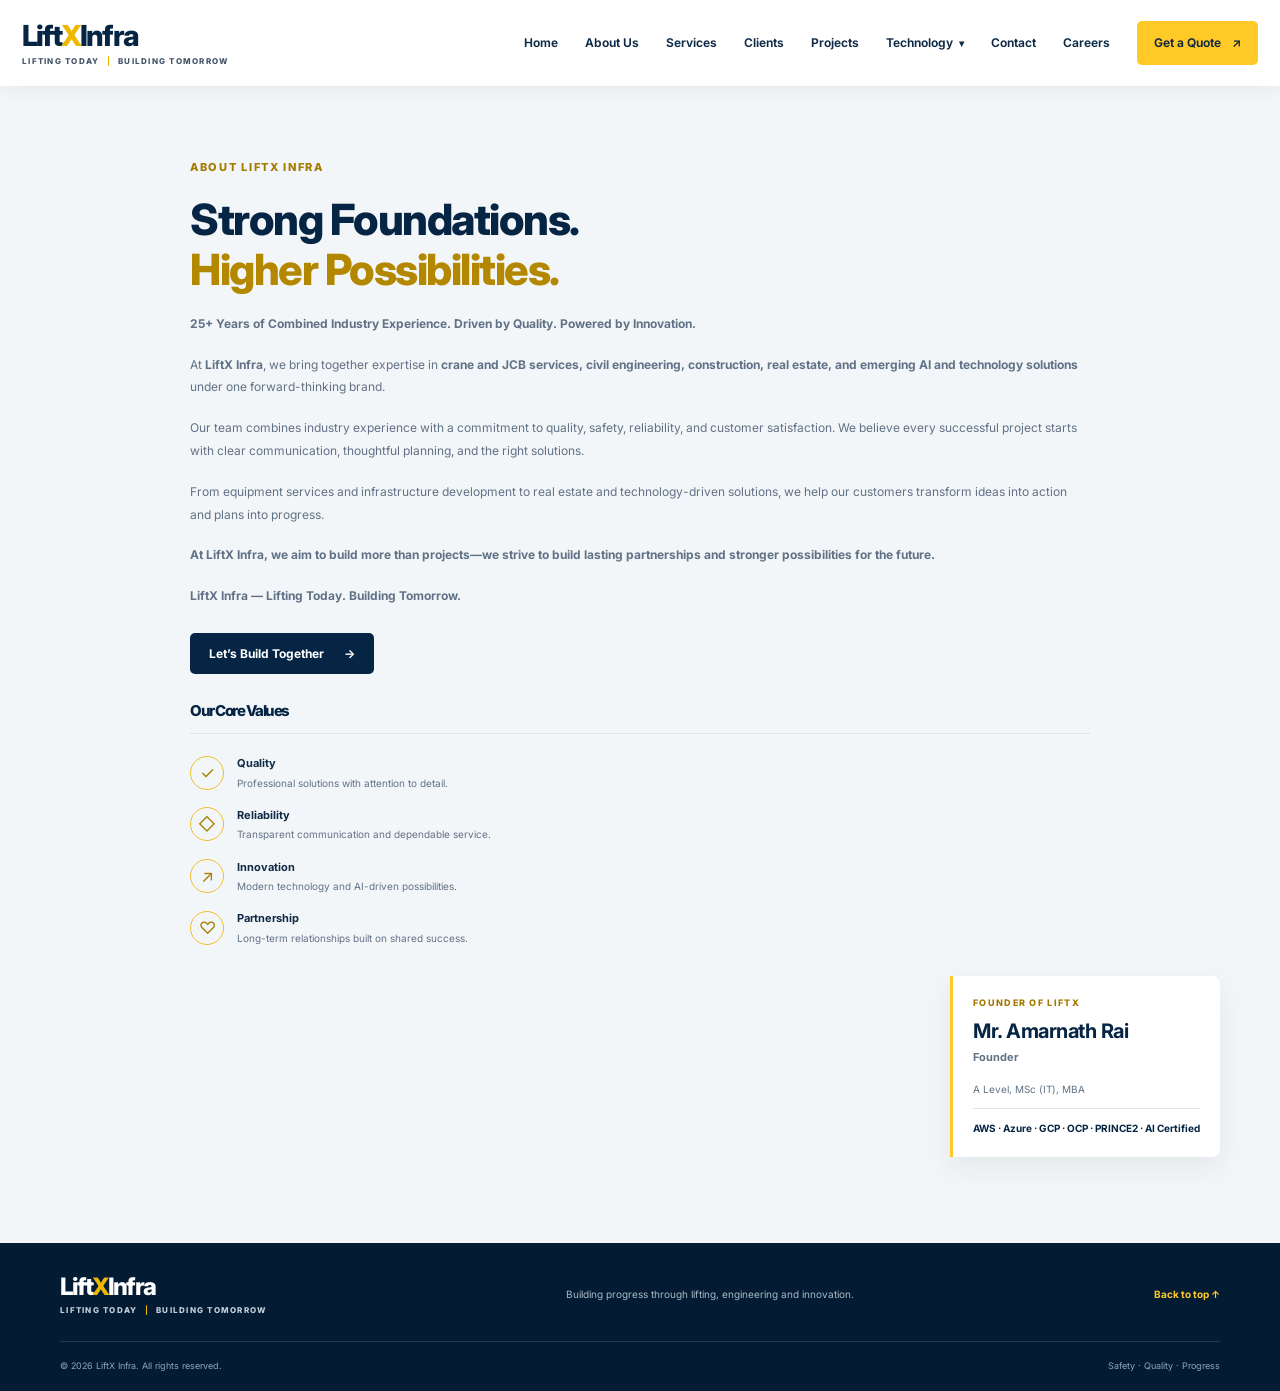
==== about.html @ 010ba89a "Webpages modified" ====
<!DOCTYPE html>
<html lang="en">
<head>
  <meta charset="UTF-8">
  <meta name="viewport" content="width=device-width, initial-scale=1.0">
  <meta name="description" content="Learn about LiftX Infra, our experience, approach and core values.">
  <title>About Us | LiftX Infra</title>
  <link rel="preconnect" href="https://fonts.googleapis.com">
  <link rel="preconnect" href="https://fonts.gstatic.com" crossorigin>
  <link href="https://fonts.googleapis.com/css2?family=Inter:wght@400;500;600;700;800&display=swap" rel="stylesheet">
  <link rel="stylesheet" href="style.css">
  <link rel="stylesheet" href="technology-menu.css">
  <style>
    .about-page .about-section {
      position: relative;
      padding: 72px 0 86px;
    }
    .about-page .about-grid {
      grid-template-columns: minmax(0, 1fr);
    }
    .about-page .about-copy {
      width: min(100%, 900px);
      margin: 0 auto;
    }
    .about-page .about-title {
      margin: 0;
      color: var(--navy);
      font-size: clamp(31px, 3.5vw, 43px);
      font-weight: 800;
      letter-spacing: -1.5px;
      line-height: 1.17;
    }
    .about-page .about-title span {
      color: #b38700;
    }
    .about-page .about-values-heading {
      margin: 0 0 14px;
      color: var(--navy);
      font-size: 15px;
    }
    .about-page .about-details {
      display: block;
      margin-top: 28px;
    }
    .about-page .values {
      margin-top: 0;
    }
    .about-page .founder-card {
      width: min(270px, calc(100% - 44px));
      margin: 30px clamp(22px, calc((100vw - 1160px) / 2), 100px) 0 auto;
      padding: 20px;
      border-left: 3px solid var(--yellow);
      border-radius: 0 8px 8px 0;
      background: #fff;
      box-shadow: 0 10px 28px rgb(9 39 67 / 7%);
    }
    @media (min-width: 1800px) {
      .about-page .founder-card {
        position: absolute;
        right: clamp(28px, 4vw, 76px);
        bottom: 86px;
        margin: 0;
      }
    }
    .about-page .founder-label {
      margin: 0 0 8px;
      color: #a47b00;
      font-size: 9px;
      font-weight: 800;
      letter-spacing: 1.3px;
      text-transform: uppercase;
    }
    .about-page .founder-card h2 {
      margin: 0;
      color: var(--navy);
      font-size: 20px;
      letter-spacing: -.5px;
      line-height: 1.25;
    }
    .about-page .founder-role {
      margin: 4px 0 14px;
      color: var(--muted);
      font-size: 11px;
      font-weight: 700;
    }
    .about-page .founder-qualifications {
      margin: 0;
      color: var(--muted);
      font-size: 10px;
      line-height: 1.8;
    }
    .about-page .founder-certifications {
      margin: 10px 0 0;
      padding-top: 10px;
      border-top: 1px solid var(--line);
      color: var(--navy);
      font-size: 10px;
      font-weight: 700;
      line-height: 1.8;
    }
    @media (max-width: 720px) {
      .about-page .about-section {
        padding: 52px 0 65px;
      }
      .about-page .about-details {
        display: block;
      }
      .about-page .founder-card {
        width: min(calc(100% - 44px), 360px);
        margin: 28px auto 0;
      }
    }
  </style>
</head>
<body class="about-page">
  <header class="site-header">
    <a class="brand" href="index.html#home" aria-label="LiftX Infra home">
      <span class="brand-mark">Lift<span>X</span>Infra</span>
      <span class="brand-tagline">LIFTING TODAY <b>|</b> BUILDING TOMORROW</span>
    </a>
    <button class="menu-toggle" aria-label="Open navigation" aria-expanded="false">☰</button>
    <nav class="nav">
      <a href="index.html#home">Home</a><a href="about.html" aria-current="page">About Us</a><a href="services.html">Services</a>
      <a href="index.html#clients">Clients</a><a href="projects.html">Projects</a>
      <div class="technology-nav-item">
        <button class="technology-menu-toggle" type="button" aria-expanded="false" aria-controls="technologyDropdown">Technology <span class="technology-menu-chevron" aria-hidden="true">▾</span></button>
        <div class="technology-dropdown" id="technologyDropdown" hidden>
          <section class="technology-menu-group"><h2><span class="technology-menu-icon" aria-hidden="true">▣</span>Managed IT Services</h2><ul><li>IT Support &amp; Helpdesk</li><li>Network Management</li><li>Disaster Recovery</li><li>Managed Cloud</li></ul></section>
          <section class="technology-menu-group"><h2><span class="technology-menu-icon" aria-hidden="true">♢</span>Cybersecurity</h2><ul><li>MSSP</li><li>Penetration Testing</li><li>Vulnerability Assessment</li><li>Firewall &amp; Network Security</li></ul></section>
          <section class="technology-menu-group"><h2><span class="technology-menu-icon" aria-hidden="true">&lt;/&gt;</span>Software Development</h2><ul><li>Web Apps</li><li>Mobile Apps</li><li>AI &amp; Machine Learning</li><li>SaaS Development</li></ul></section>
          <section class="technology-menu-group"><h2><span class="technology-menu-icon" aria-hidden="true">☁</span>Cloud &amp; Infrastructure</h2><ul><li>Cloud Migration</li><li>AWS / Azure / GCP</li><li>DevOps &amp; CI/CD</li><li>Data Centers</li></ul></section>
          <section class="technology-menu-group"><h2><span class="technology-menu-icon" aria-hidden="true">♧</span>IT Consulting</h2><ul><li>Digital Transformation</li><li>IT Strategy</li><li>BI &amp; Analytics</li><li>ERP &amp; CRM</li></ul></section>
          <section class="technology-menu-group"><h2><span class="technology-menu-icon" aria-hidden="true">♙</span>IT Staffing &amp; Training</h2><ul><li>Staff Augmentation</li><li>IT Recruitment</li><li>Training &amp; Certification</li><li>Outsourcing</li></ul></section>
          <div class="technology-menu-footer"><a href="technology.html">Explore Technology <span aria-hidden="true">→</span></a></div>
        </div>
      </div>
      <a href="contact.html">Contact</a>
      <a href="careers.html">Careers</a>
      <a class="nav-cta" href="contact.html">Get a Quote <span>↗</span></a>
    </nav>
  </header>

  <main>
    <section class="about-section" id="about">
      <div class="container about-grid">
        <div class="about-copy">
          <p class="eyebrow dark">ABOUT LIFTX INFRA</p>
          <h1 class="about-title">Strong Foundations.<br><span>Higher Possibilities.</span></h1>
          <p><strong>25+ Years of Combined Industry Experience. Driven by Quality. Powered by Innovation.</strong></p>
          <p>At <strong>LiftX Infra</strong>, we bring together expertise in <strong>crane and JCB services, civil engineering, construction, real estate, and emerging AI and technology solutions</strong> under one forward-thinking brand.</p>
          <p>Our team combines industry experience with a commitment to quality, safety, reliability, and customer satisfaction. We believe every successful project starts with clear communication, thoughtful planning, and the right solutions.</p>
          <p>From equipment services and infrastructure development to real estate and technology-driven solutions, we help our customers transform ideas into action and plans into progress.</p>
          <p><strong>At LiftX Infra, we aim to build more than projects—we strive to build lasting partnerships and stronger possibilities for the future.</strong></p>
          <p><strong>LiftX Infra — Lifting Today. Building Tomorrow.</strong></p>
          <a class="button button-navy" href="contact.html">Let’s Build Together <span>→</span></a>
          <div class="about-details">
            <div>
              <h2 class="about-values-heading">Our Core Values</h2>
              <div class="values">
                <div><span class="value-icon">✓</span><div><b>Quality</b><small>Professional solutions with attention to detail.</small></div></div>
                <div><span class="value-icon">◇</span><div><b>Reliability</b><small>Transparent communication and dependable service.</small></div></div>
                <div><span class="value-icon">↗</span><div><b>Innovation</b><small>Modern technology and AI-driven possibilities.</small></div></div>
                <div><span class="value-icon">♡</span><div><b>Partnership</b><small>Long-term relationships built on shared success.</small></div></div>
              </div>
            </div>
          </div>
        </div>
      </div>
      <aside class="founder-card" aria-label="Founder profile">
        <p class="founder-label">Founder of LiftX</p>
        <h2>Mr. Amarnath Rai</h2>
        <p class="founder-role">Founder</p>
        <p class="founder-qualifications">A Level, MSc (IT), MBA</p>
        <p class="founder-certifications">AWS · Azure · GCP · OCP · PRINCE2 · AI Certified</p>
      </aside>
    </section>
  </main>

  <footer class="site-footer">
    <div class="container footer-top"><a class="brand footer-brand" href="index.html#home"><span class="brand-mark">Lift<span>X</span>Infra</span><span class="brand-tagline">LIFTING TODAY <b>|</b> BUILDING TOMORROW</span></a><p>Building progress through lifting, engineering and innovation.</p><a class="back-top" href="#about">Back to top ↑</a></div>
    <div class="container footer-bottom"><span>© <span id="year"></span> LiftX Infra. All rights reserved.</span><span>Safety · Quality · Progress</span></div>
  </footer>
  <script src="script.js"></script>
</body>
</html>
---- style.css ----
*{box-sizing:border-box} :root{--navy:#062544;--navy2:#0b3459;--yellow:#ffc928;--ink:#102b47;--muted:#617287;--pale:#f4f7fa;--line:#dce4eb} html{scroll-behavior:smooth;scroll-padding-top:90px} body{margin:0;font-family:Inter,Arial,sans-serif;color:var(--ink);line-height:1.65} a{color:inherit;text-decoration:none}.container{width:min(1160px,calc(100% - 44px));margin:auto}.site-header{height:86px;padding:0 max(22px,calc((100vw - 1260px)/2));display:flex;align-items:center;justify-content:space-between;background:#fff;position:sticky;top:0;z-index:20;box-shadow:0 2px 18px #061d3310}.brand{display:flex;flex-direction:column;line-height:1}.brand-mark{font-size:29px;font-weight:800;letter-spacing:-1.8px;color:var(--navy)}.brand-mark span{color:#eeb800}.brand-tagline{font-size:8px;font-weight:800;letter-spacing:1.25px;margin-top:7px;color:#45566a}.brand-tagline b{color:#e9b400;margin:0 4px}.nav{display:flex;align-items:center;gap:27px;font-size:12px;font-weight:650}.nav>a:not(.nav-cta):hover{color:#bd8d00}.nav-cta{background:var(--yellow);padding:12px 17px;border-radius:5px;color:#11283e}.nav-cta span{margin-left:8px}.menu-toggle{display:none;border:0;background:none;font-size:27px;color:var(--navy)}.hero{min-height:520px;position:relative;display:flex;align-items:center;overflow:hidden;color:white;background:#0b2c49 url('https://images.unsplash.com/photo-1504307651254-35680f356dfd?auto=format&fit=crop&w=2000&q=85') center 48%/cover no-repeat}.hero-shade{position:absolute;inset:0;background:linear-gradient(90deg,rgba(3,29,52,.98) 0%,rgba(4,35,61,.91) 37%,rgba(5,33,56,.38) 68%,rgba(5,27,46,.1) 100%)}.hero-content{position:relative;z-index:1;padding-top:22px;padding-bottom:34px}.eyebrow{font-size:11px;letter-spacing:1.7px;font-weight:800;color:var(--yellow);margin:0 0 18px}.eyebrow i{font-style:normal;margin:0 8px;color:#ffd94e}.eyebrow.dark{color:#a47b00}.hero h1{font-size:clamp(38px,5vw,62px);line-height:1.11;letter-spacing:-2.5px;margin:0 0 20px;font-weight:800}.hero h1 span{color:var(--yellow)}.hero-copy{font-size:15px;max-width:535px;color:#e2eaf1;line-height:1.8;margin:0 0 27px}.hero-actions{display:flex;gap:13px;flex-wrap:wrap}.button{display:inline-flex;align-items:center;justify-content:center;gap:20px;border:0;border-radius:5px;padding:13px 19px;font:700 12px Inter,Arial,sans-serif;cursor:pointer;transition:transform .2s,background .2s}.button:hover{transform:translateY(-2px)}.button-yellow{background:var(--yellow);color:#122b42}.button-yellow:hover{background:#ffdb58}.button-outline{border:1px solid #d8e5ee;color:white;background:#ffffff08}.button-navy{background:var(--navy);color:white;margin-top:7px}.hero-proof{display:flex;align-items:center;gap:10px;font-size:10px;color:#e6edf4;margin-top:32px}.proof-icon{width:19px;height:19px;border-radius:50%;display:grid;place-items:center;background:var(--yellow);color:var(--navy);font-weight:900}.proof-dot{color:var(--yellow)}.hero-caption{position:absolute;right:5%;bottom:20px;font-size:9px;letter-spacing:2px;font-weight:800;color:#fff9}.trust-strip{background:var(--yellow);color:#112a43}.trust-inner{display:grid;grid-template-columns:repeat(4,1fr);padding:19px 0;gap:18px}.trust-inner div{display:flex;align-items:center;gap:12px;border-right:1px solid #142d4320}.trust-inner div:last-child{border:0}.trust-inner strong{font-size:18px;font-weight:800}.trust-inner span{font-size:11px;font-weight:700}.section{padding-top:90px;padding-bottom:92px}.section-heading{display:flex;justify-content:space-between;align-items:end;gap:40px;margin-bottom:35px}.section-heading h2,.about-copy h2,.technology-inner h2,.contact-copy h2{font-size:clamp(31px,3.5vw,43px);letter-spacing:-1.5px;line-height:1.17;margin:0;font-weight:800;color:var(--navy)}.section-heading>p{max-width:410px;color:var(--muted);font-size:13px;margin:0 0 4px}.service-grid{display:grid;grid-template-columns:repeat(4,1fr);gap:18px}.service-card{border:1px solid var(--line);border-radius:8px;overflow:hidden;background:white;transition:transform .25s,box-shadow .25s}.service-card:hover{transform:translateY(-5px);box-shadow:0 14px 35px #09274312}.service-art{height:140px;position:relative;display:flex;align-items:center;justify-content:center;overflow:hidden;background:linear-gradient(135deg,#eaf0f5,#d7e2ea)}.service-art:before,.service-art:after{content:"";position:absolute;border:1px solid #0b34591b;transform:rotate(-25deg);width:160%;height:70px}.service-art:after{transform:rotate(25deg)}.art-symbol{font-size:62px;color:var(--navy);font-weight:800;z-index:1;text-shadow:4px 4px 0 #ffc928}.art-label{position:absolute;left:14px;bottom:11px;font-size:8px;font-weight:800;letter-spacing:1.3px;color:#51667a}.civil-art{background:linear-gradient(135deg,#f0f3f5,#dfe7ec)}.realestate-art{background:linear-gradient(135deg,#f5f0e4,#e7e2d5)}.ai-art{background:linear-gradient(135deg,#e5edf3,#d6e4ed)}.service-body{padding:20px 19px 22px}.service-number{font-size:9px;letter-spacing:1.3px;font-weight:800;color:#ad8400}.service-body h3{font-size:17px;letter-spacing:-.4px;margin:7px 0 10px;color:var(--navy)}.service-body p{font-size:11px;line-height:1.8;color:var(--muted);min-height:80px;margin:0 0 17px}.text-link{font-size:10px;font-weight:800;color:var(--navy)}.text-link span{color:#b88a00;margin-left:5px}.about-section{background:#f3f6f8;padding:86px 0}.about-grid{display:grid;grid-template-columns: .95fr 1.05fr;gap:80px;align-items:center}.about-visual{position:relative;padding:0 24px 24px 0}.about-image{height:390px;border-radius:7px;position:relative;overflow:hidden;background:linear-gradient(0deg,#061d35b8,transparent 55%),url('https://images.unsplash.com/photo-1541888946425-d81bb19240f5?auto=format&fit=crop&w=1000&q=85') center/cover}.image-label{position:absolute;bottom:25px;left:25px;color:white;display:flex;flex-direction:column}.image-label span{font-size:9px;letter-spacing:2px;color:var(--yellow);font-weight:800}.image-label b{font-size:20px;margin-top:5px}.yellow-block{position:absolute;width:120px;height:120px;background:var(--yellow);right:0;bottom:0;z-index:-0}.about-copy{position:relative;z-index:1}.about-copy>p:not(.eyebrow){font-size:12px;color:var(--muted);line-height:1.9;margin:18px 0}.about-copy h2 span{color:#b38700}.values{margin-top:30px;border-top:1px solid var(--line);padding-top:20px;display:grid;gap:15px}.values>div{display:flex;align-items:center;gap:13px}.value-icon{width:34px;height:34px;border:1px solid #eac02f;border-radius:50%;display:grid;place-items:center;color:#a77e00;font-size:17px}.values b,.values small{display:block}.values b{font-size:11px}.values small{font-size:10px;color:var(--muted);margin-top:2px}.projects-section{padding-bottom:86px}.project-grid{display:grid;grid-template-columns:repeat(3,1fr);gap:18px}.project-card{height:280px;border-radius:7px;position:relative;overflow:hidden;background-size:cover;background-position:center}.project-one{background-image:linear-gradient(0deg,#061d35e8,transparent 70%),url('https://images.unsplash.com/photo-1581092921461-eab62e97a780?auto=format&fit=crop&w=800&q=80')}.project-two{background-image:linear-gradient(0deg,#061d35e8,transparent 70%),url('https://images.unsplash.com/photo-1486406146926-c627a92ad1ab?auto=format&fit=crop&w=800&q=80')}.project-three{background-image:linear-gradient(0deg,#061d35e8,transparent 70%),url('https://images.unsplash.com/photo-1518770660439-4636190af475?auto=format&fit=crop&w=800&q=80')}.project-overlay{position:absolute;bottom:0;left:0;right:0;padding:24px;color:white}.project-overlay span{font-size:8px;letter-spacing:1.6px;color:var(--yellow);font-weight:800}.project-overlay h3{font-size:19px;margin:7px 0 2px}.project-overlay p{font-size:10px;color:#d9e2eb;margin:0}.portfolio-note{font-size:10px;color:#6a7b8d;margin:15px 0 0}.technology-section{background:var(--navy);color:white;overflow:hidden}.technology-inner{min-height:300px;padding-top:65px;padding-bottom:65px;display:grid;grid-template-columns:1fr 1fr 180px;gap:40px;align-items:center;position:relative}.technology-inner h2{color:white}.technology-copy p{font-size:12px;line-height:1.9;color:#cbd8e4;margin:0 0 20px}.tech-orbit{height:150px;width:150px;border:1px solid #ffffff2a;border-radius:50%;display:grid;place-items:center;position:relative;margin:auto}.tech-orbit span{font-size:45px;font-weight:800;color:var(--yellow)}.tech-orbit i,.tech-orbit b,.tech-orbit em{position:absolute;width:190px;height:65px;border:1px solid #ffc92866;border-radius:50%;transform:rotate(55deg)}.tech-orbit b{transform:rotate(-55deg)}.tech-orbit em{transform:rotate(90deg);width:170px;height:100px}.contact-section{background:#f5f7f9;padding:90px 0}.contact-grid{display:grid;grid-template-columns:.8fr 1.2fr;gap:85px}.contact-copy>p:not(.eyebrow){font-size:12px;line-height:1.9;color:var(--muted);max-width:360px;margin:20px 0 28px}.contact-detail{display:flex;gap:14px;align-items:center;margin:18px 0}.contact-detail>span{width:38px;height:38px;display:grid;place-items:center;border-radius:50%;background:#fff0b8;color:#8b6800;font-size:17px}.contact-detail small,.contact-detail b{display:block}.contact-detail small{font-size:8px;letter-spacing:1.3px;color:#7a8998;font-weight:800}.contact-detail b{font-size:11px;margin-top:3px}.replace-note{font-size:9px!important;color:#8a6a00!important}.quote-form{padding:32px;background:white;border:1px solid var(--line);border-radius:8px;box-shadow:0 14px 45px #0927430a}.quote-form h3{font-size:23px;color:var(--navy);margin:0}.quote-form>p{font-size:10px;color:var(--muted);margin:4px 0 24px}.quote-form label{display:block;font-size:10px;font-weight:700;color:#354b60;margin-bottom:16px}.form-row{display:grid;grid-template-columns:1fr 1fr;gap:15px}.quote-form input,.quote-form select,.quote-form textarea{display:block;width:100%;margin-top:7px;border:1px solid #dbe3ea;border-radius:4px;background:#fff;padding:12px;font:11px Inter,Arial,sans-serif;color:var(--ink);outline:none}.quote-form input:focus,.quote-form select:focus,.quote-form textarea:focus{border-color:#c79b0a;box-shadow:0 0 0 3px #ffc92822}.quote-form textarea{resize:vertical}.submit-button{width:100%}.form-status{font-size:9px!important;line-height:1.6;margin:12px 0 0!important;color:#65778a!important}.site-footer{background:#041c33;color:#cbd6e1;padding:32px 0 0}.footer-top{display:flex;align-items:center;justify-content:space-between;gap:25px;padding-bottom:27px}.footer-brand .brand-mark{color:white;font-size:24px}.footer-brand .brand-tagline{color:#c4d0dc}.footer-top>p{font-size:10px;color:#aab9c7}.back-top{font-size:10px;font-weight:700;color:var(--yellow)}.footer-bottom{border-top:1px solid #ffffff20;display:flex;justify-content:space-between;padding-top:17px;padding-bottom:17px;font-size:9px;color:#93a5b6}@media(max-width:950px){.nav{gap:15px}.nav>a{font-size:11px}.service-grid{grid-template-columns:repeat(2,1fr)}.about-grid{gap:45px}.contact-grid{gap:40px}.technology-inner{grid-template-columns:1fr 1fr 120px;gap:25px}.tech-orbit{transform:scale(.8)}}@media(max-width:720px){.site-header{height:74px}.menu-toggle{display:block}.nav{display:none;position:absolute;top:74px;left:0;right:0;background:white;padding:18px 22px 24px;box-shadow:0 14px 20px #061d3318;align-items:stretch;flex-direction:column;gap:0}.nav.open{display:flex}.nav>a{padding:12px 0;font-size:13px}.nav .nav-cta{padding:13px 15px;margin-top:7px;text-align:center}.hero{min-height:560px;background-position:58% center}.hero-shade{background:linear-gradient(90deg,#031d34f5,#05233bd9 65%,#05233b8a)}.hero h1{letter-spacing:-1.7px}.hero-copy{font-size:13px}.eyebrow{font-size:9px;line-height:1.8}.trust-inner{grid-template-columns:1fr 1fr;gap:17px}.trust-inner div:nth-child(2){border:0}.trust-inner strong{font-size:16px}.trust-inner span{font-size:10px}.section{padding-top:65px;padding-bottom:65px}.section-heading{display:block}.section-heading>p{margin-top:18px}.service-grid{gap:12px}.service-art{height:110px}.service-body{padding:16px 13px}.service-body h3{font-size:15px}.service-body p{font-size:10px;min-height:112px}.about-section,.contact-section{padding:65px 0}.about-grid,.contact-grid{grid-template-columns:1fr;gap:38px}.about-image{height:310px}.about-visual{max-width:500px}.project-grid{grid-template-columns:1fr}.project-card{height:250px}.technology-inner{padding-top:60px;padding-bottom:60px;grid-template-columns:1fr;gap:20px}.tech-orbit{position:absolute;right:-35px;top:20px;opacity:.24;transform:scale(.8)}.technology-inner>div:first-child,.technology-copy{position:relative;z-index:1}.technology-copy{max-width:500px}.quote-form{padding:24px 18px}.footer-top{align-items:flex-start;flex-direction:column;gap:15px}.footer-bottom{gap:10px;flex-wrap:wrap}}@media(max-width:420px){.container{width:calc(100% - 30px)}.brand-mark{font-size:25px}.hero h1{font-size:37px}.hero-actions .button{padding:12px 13px}.service-grid{grid-template-columns:1fr}.service-art{height:130px}.service-body p{min-height:0}.form-row{grid-template-columns:1fr;gap:0}.hero-proof{font-size:9px;flex-wrap:wrap}.trust-inner{grid-template-columns:1fr}.trust-inner div{border:0}.trust-inner div:last-child{border:0}}
---- technology-menu.css ----
.technology-nav-item {
  position: static;
}

.technology-menu-toggle {
  display: inline-flex;
  align-items: center;
  gap: 6px;
  padding: 0;
  border: 0;
  background: transparent;
  color: inherit;
  font: inherit;
  cursor: pointer;
}

.technology-menu-toggle:hover,
.technology-menu-toggle[aria-expanded="true"] {
  color: #bd8d00;
}

.technology-menu-chevron {
  font-size: 10px;
  transition: transform 180ms ease;
}

.technology-menu-toggle[aria-expanded="true"] .technology-menu-chevron {
  transform: rotate(180deg);
}

.technology-dropdown {
  position: fixed;
  top: 86px;
  left: 50%;
  z-index: 30;
  display: grid;
  width: min(960px, calc(100vw - 40px));
  grid-template-columns: repeat(3, minmax(0, 1fr));
  gap: 28px 34px;
  padding: 28px 32px;
  transform: translateX(-50%);
  border: 1px solid #e5ebf2;
  border-radius: 0 0 10px 10px;
  background: #fff;
  box-shadow: 0 18px 38px rgb(6 37 68 / 16%);
}

.technology-dropdown[hidden] {
  display: none;
}

.technology-menu-group h2 {
  display: flex;
  align-items: center;
  gap: 11px;
  margin: 0 0 9px;
  color: #172334;
  font-size: 16px;
  line-height: 1.4;
}

.technology-menu-icon {
  display: inline-grid;
  width: 25px;
  flex: 0 0 25px;
  place-items: center;
  color: #3865ef;
  font-size: 20px;
  font-weight: 600;
}

.technology-menu-group ul {
  display: grid;
  gap: 3px;
  margin: 0 0 0 36px;
  padding: 0;
  color: #6b7789;
  font-size: 14px;
  line-height: 1.7;
  list-style: none;
}

.technology-menu-footer {
  grid-column: 1 / -1;
  display: flex;
  justify-content: flex-end;
  padding-top: 16px;
  border-top: 1px solid #e5ebf2;
}

.technology-menu-footer a {
  color: #062544;
  font-size: 13px;
  font-weight: 700;
}

.technology-menu-footer a:hover {
  color: #bd8d00;
}

.technology-menu-toggle:focus-visible,
.technology-menu-footer a:focus-visible {
  outline: 2px solid #3865ef;
  outline-offset: 4px;
}

@media (max-width: 950px) {
  .technology-dropdown {
    gap: 22px 20px;
    padding: 24px;
  }

  .technology-menu-group h2 {
    font-size: 14px;
  }

  .technology-menu-group ul {
    font-size: 12px;
  }
}

@media (max-width: 720px) {
  .technology-nav-item {
    width: 100%;
  }

  .technology-menu-toggle {
    width: 100%;
    justify-content: space-between;
    padding: 12px 0;
    color: var(--ink);
    font-size: 13px;
  }

  .technology-dropdown {
    position: static;
    width: 100%;
    max-height: min(55vh, 480px);
    grid-template-columns: repeat(2, minmax(0, 1fr));
    gap: 18px 12px;
    overflow-y: auto;
    padding: 16px 12px;
    transform: none;
    border-radius: 6px;
    box-shadow: none;
  }

  .technology-menu-group h2 {
    align-items: flex-start;
    gap: 6px;
    font-size: 12px;
  }

  .technology-menu-icon {
    width: 19px;
    flex-basis: 19px;
    font-size: 16px;
  }

  .technology-menu-group ul {
    gap: 2px;
    margin-left: 25px;
    font-size: 11px;
  }
}

@media (max-width: 420px) {
  .technology-dropdown {
    grid-template-columns: 1fr;
  }
}
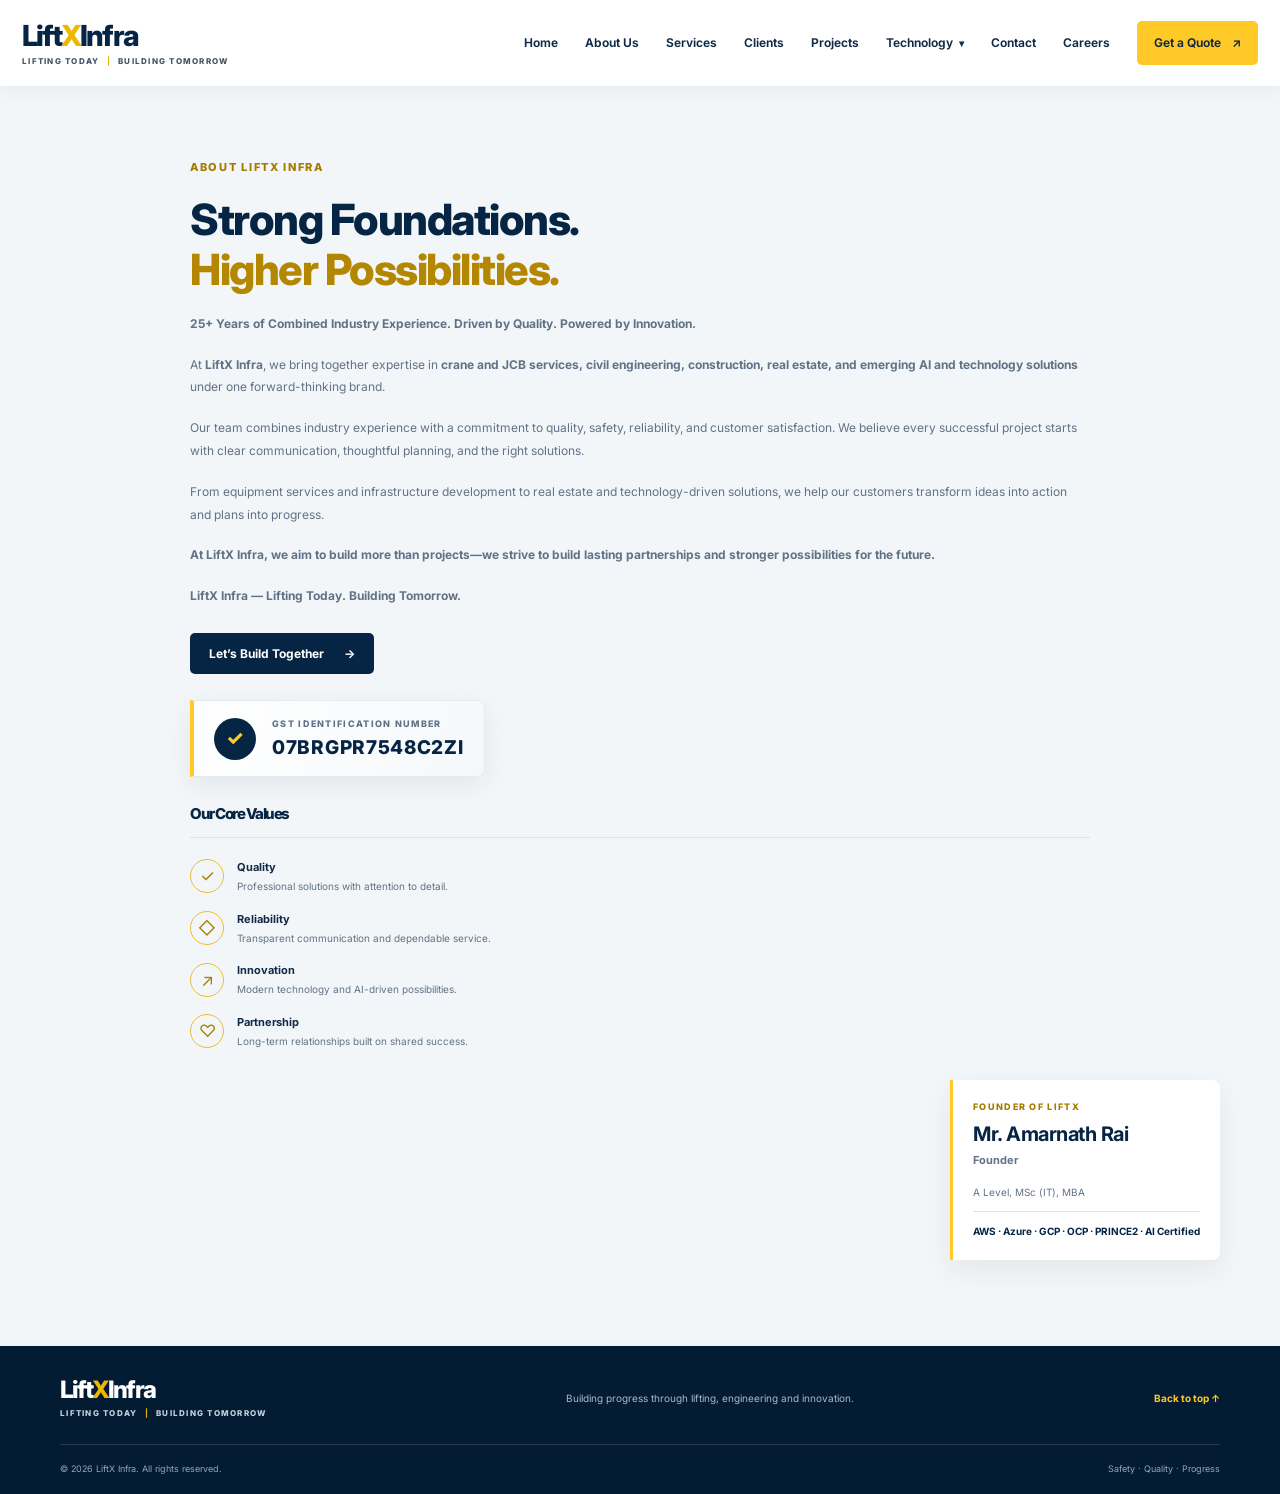
==== commit c64069df: "GSTIN No Updated" ====
--- a/about.html
+++ b/about.html
@@ -32,6 +32,49 @@
     }
     .about-page .about-title span {
       color: #b38700;
+    }
+    .about-page .business-id-card {
+      display: flex;
+      align-items: center;
+      gap: 16px;
+      width: fit-content;
+      max-width: 100%;
+      margin-top: 26px;
+      padding: 16px 20px;
+      border: 1px solid #e4eaf0;
+      border-left: 4px solid var(--yellow);
+      border-radius: 0 8px 8px 0;
+      background: linear-gradient(110deg, #fff, #f5f8fa);
+      box-shadow: 0 8px 24px rgb(9 39 67 / 7%);
+    }
+    .about-page .business-id-mark {
+      display: grid;
+      flex: 0 0 42px;
+      width: 42px;
+      height: 42px;
+      place-items: center;
+      border-radius: 50%;
+      background: var(--navy);
+      color: var(--yellow);
+      font-size: 20px;
+      font-weight: 800;
+    }
+    .about-page .business-id-label {
+      display: block;
+      margin-bottom: 3px;
+      color: var(--muted);
+      font-size: 9px;
+      font-weight: 800;
+      letter-spacing: 1.3px;
+      text-transform: uppercase;
+    }
+    .about-page .business-id-number {
+      display: block;
+      color: var(--navy);
+      font-size: clamp(15px, 2vw, 19px);
+      font-weight: 800;
+      letter-spacing: .7px;
+      line-height: 1.35;
     }
     .about-page .about-values-heading {
       margin: 0 0 14px;
@@ -153,6 +196,13 @@
           <p><strong>At LiftX Infra, we aim to build more than projects—we strive to build lasting partnerships and stronger possibilities for the future.</strong></p>
           <p><strong>LiftX Infra — Lifting Today. Building Tomorrow.</strong></p>
           <a class="button button-navy" href="contact.html">Let’s Build Together <span>→</span></a>
+          <div class="business-id-card" aria-label="LiftX Infra GSTIN number 07BRGPR7548C2ZI">
+            <span class="business-id-mark" aria-hidden="true">✓</span>
+            <div>
+              <span class="business-id-label">GST Identification Number</span>
+              <strong class="business-id-number">07BRGPR7548C2ZI</strong>
+            </div>
+          </div>
           <div class="about-details">
             <div>
               <h2 class="about-values-heading">Our Core Values</h2>
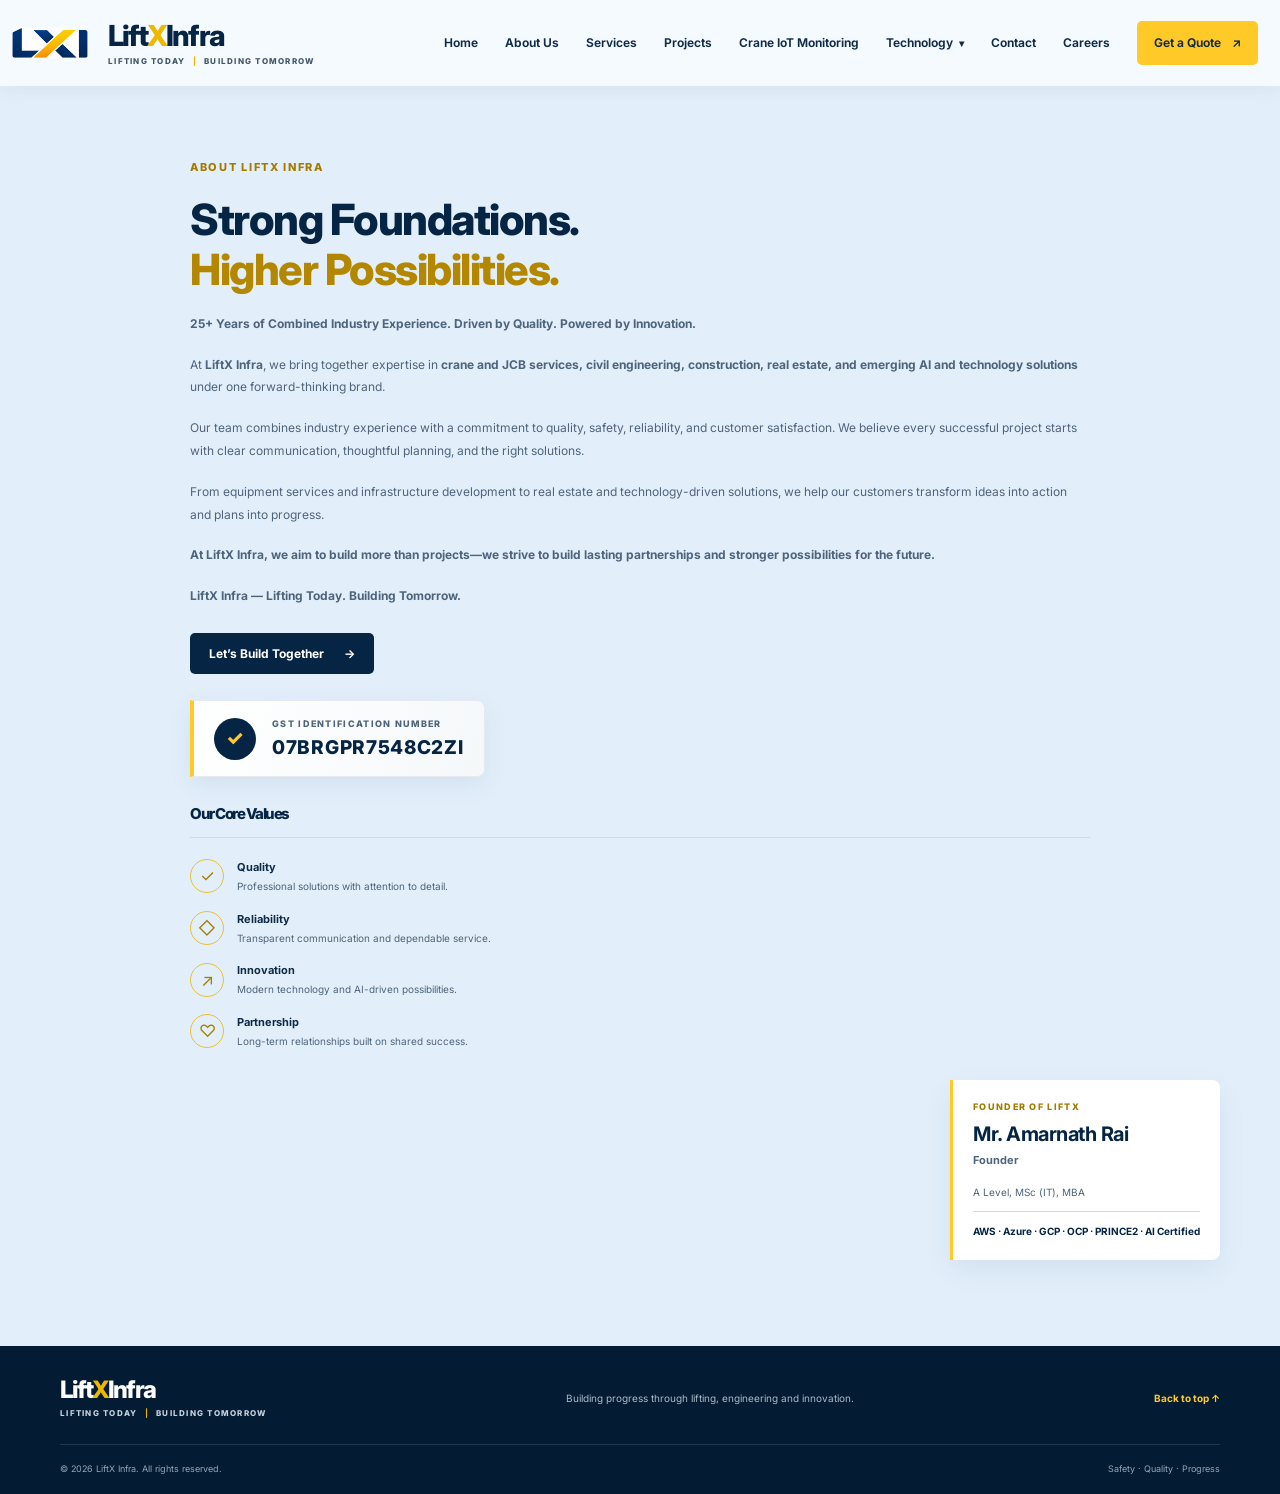
==== commit 4b5b1912: "Crane IOT Monitoring and Technology Added" ====
--- a/about.html
+++ b/about.html
@@ -154,27 +154,31 @@
       }
     }
   </style>
+  <link rel="stylesheet" href="theme.css">
 </head>
 <body class="about-page">
   <header class="site-header">
     <a class="brand" href="index.html#home" aria-label="LiftX Infra home">
-      <span class="brand-mark">Lift<span>X</span>Infra</span>
-      <span class="brand-tagline">LIFTING TODAY <b>|</b> BUILDING TOMORROW</span>
+      <img class="brand-logo" src="assets/liftx-logo.png" alt="LiftX Infra" width="1175" height="480">
+      <span class="brand-text"><span class="brand-mark">Lift<span>X</span>Infra</span><span class="brand-tagline">LIFTING TODAY <b>|</b> BUILDING TOMORROW</span></span>
     </a>
     <button class="menu-toggle" aria-label="Open navigation" aria-expanded="false">☰</button>
     <nav class="nav">
       <a href="index.html#home">Home</a><a href="about.html" aria-current="page">About Us</a><a href="services.html">Services</a>
-      <a href="index.html#clients">Clients</a><a href="projects.html">Projects</a>
+      <a href="projects.html">Projects</a><a href="crane-monitoring.html">Crane IoT Monitoring</a>
       <div class="technology-nav-item">
         <button class="technology-menu-toggle" type="button" aria-expanded="false" aria-controls="technologyDropdown">Technology <span class="technology-menu-chevron" aria-hidden="true">▾</span></button>
         <div class="technology-dropdown" id="technologyDropdown" hidden>
-          <section class="technology-menu-group"><h2><span class="technology-menu-icon" aria-hidden="true">▣</span>Managed IT Services</h2><ul><li>IT Support &amp; Helpdesk</li><li>Network Management</li><li>Disaster Recovery</li><li>Managed Cloud</li></ul></section>
-          <section class="technology-menu-group"><h2><span class="technology-menu-icon" aria-hidden="true">♢</span>Cybersecurity</h2><ul><li>MSSP</li><li>Penetration Testing</li><li>Vulnerability Assessment</li><li>Firewall &amp; Network Security</li></ul></section>
-          <section class="technology-menu-group"><h2><span class="technology-menu-icon" aria-hidden="true">&lt;/&gt;</span>Software Development</h2><ul><li>Web Apps</li><li>Mobile Apps</li><li>AI &amp; Machine Learning</li><li>SaaS Development</li></ul></section>
-          <section class="technology-menu-group"><h2><span class="technology-menu-icon" aria-hidden="true">☁</span>Cloud &amp; Infrastructure</h2><ul><li>Cloud Migration</li><li>AWS / Azure / GCP</li><li>DevOps &amp; CI/CD</li><li>Data Centers</li></ul></section>
-          <section class="technology-menu-group"><h2><span class="technology-menu-icon" aria-hidden="true">♧</span>IT Consulting</h2><ul><li>Digital Transformation</li><li>IT Strategy</li><li>BI &amp; Analytics</li><li>ERP &amp; CRM</li></ul></section>
-          <section class="technology-menu-group"><h2><span class="technology-menu-icon" aria-hidden="true">♙</span>IT Staffing &amp; Training</h2><ul><li>Staff Augmentation</li><li>IT Recruitment</li><li>Training &amp; Certification</li><li>Outsourcing</li></ul></section>
-          <div class="technology-menu-footer"><a href="technology.html">Explore Technology <span aria-hidden="true">→</span></a></div>
+          <div class="technology-menu-intro"><span>Technology</span><strong>Smarter Infrastructure <em>with Technology</em></strong><p>We bring together modern IT, IoT and data insights to support safer, smarter and more efficient infrastructure.</p></div>
+          <section class="technology-menu-group"><h2><span class="technology-menu-icon" aria-hidden="true"></span>Internet of Things (IoT)</h2><ul><li>Industrial IoT (IIoT)</li><li>IoT Device Integration</li><li>Sensor &amp; Data Analytics</li><li>Real-time Monitoring</li><li>Edge Computing</li><li>IoT Platforms &amp; Dashboards</li></ul></section>
+          <section class="technology-menu-group"><h2><span class="technology-menu-icon" aria-hidden="true"></span>Managed IT Services</h2><ul><li>IT Support &amp; Helpdesk</li><li>Network Management</li><li>Disaster Recovery</li><li>Managed Cloud</li><li>Endpoint Management</li><li>IT Infrastructure</li></ul></section>
+          <section class="technology-menu-group"><h2><span class="technology-menu-icon" aria-hidden="true"></span>Cybersecurity</h2><ul><li>MSSP (Managed Security)</li><li>Penetration Testing</li><li>Vulnerability Assessment</li><li>Firewall &amp; Network Security</li><li>Security Monitoring (SOC)</li><li>Compliance &amp; Risk Management</li></ul></section>
+          <section class="technology-menu-group"><h2><span class="technology-menu-icon" aria-hidden="true"></span>Cloud &amp; Infrastructure</h2><ul><li>Cloud Migration</li><li>AWS / Azure / GCP</li><li>DevOps &amp; CI/CD</li><li>Containerization (Docker, Kubernetes)</li><li>Data Centers</li><li>Hybrid &amp; Multi-Cloud</li></ul></section>
+          <section class="technology-menu-group"><h2><span class="technology-menu-icon" aria-hidden="true"></span>Software Development</h2><ul><li>Web Applications</li><li>Mobile Applications</li><li>AI &amp; Machine Learning</li><li>SaaS Development</li><li>API Development</li><li>UI/UX Design</li></ul></section>
+          <section class="technology-menu-group"><h2><span class="technology-menu-icon" aria-hidden="true"></span>Automation &amp; Industry 4.0</h2><ul><li>Industrial Automation</li><li>SCADA &amp; Control Systems</li><li>Predictive Maintenance</li><li>Digital Twins</li><li>Robotics Integration</li><li>Smart Manufacturing</li></ul></section>
+          <section class="technology-menu-group"><h2><span class="technology-menu-icon" aria-hidden="true"></span>Data &amp; Analytics</h2><ul><li>Big Data Solutions</li><li>Business Intelligence</li><li>Data Visualization</li><li>AI/ML Solutions</li><li>Data Lake &amp; Warehousing</li><li>Analytics for Operations</li></ul></section>
+          <section class="technology-menu-group"><h2><span class="technology-menu-icon" aria-hidden="true"></span>Networking &amp; Connectivity</h2><ul><li>5G &amp; Private Networks</li><li>Industrial Networking</li><li>Wireless Solutions</li><li>SD-WAN</li><li>IoT Connectivity (LTE, LoRa, NB-IoT)</li><li>Network Design &amp; Optimization</li></ul></section>
+          <div class="technology-menu-footer"><a href="crane-monitoring.html">Crane IoT Monitoring <span aria-hidden="true">→</span></a><p>From cloud to AI — building what's next.</p><a href="technology.html">Explore All Technology <span aria-hidden="true">→</span></a></div>
         </div>
       </div>
       <a href="contact.html">Contact</a>
--- a/style.css
+++ b/style.css
@@ -1 +1,74 @@
-*{box-sizing:border-box} :root{--navy:#062544;--navy2:#0b3459;--yellow:#ffc928;--ink:#102b47;--muted:#617287;--pale:#f4f7fa;--line:#dce4eb} html{scroll-behavior:smooth;scroll-padding-top:90px} body{margin:0;font-family:Inter,Arial,sans-serif;color:var(--ink);line-height:1.65} a{color:inherit;text-decoration:none}.container{width:min(1160px,calc(100% - 44px));margin:auto}.site-header{height:86px;padding:0 max(22px,calc((100vw - 1260px)/2));display:flex;align-items:center;justify-content:space-between;background:#fff;position:sticky;top:0;z-index:20;box-shadow:0 2px 18px #061d3310}.brand{display:flex;flex-direction:column;line-height:1}.brand-mark{font-size:29px;font-weight:800;letter-spacing:-1.8px;color:var(--navy)}.brand-mark span{color:#eeb800}.brand-tagline{font-size:8px;font-weight:800;letter-spacing:1.25px;margin-top:7px;color:#45566a}.brand-tagline b{color:#e9b400;margin:0 4px}.nav{display:flex;align-items:center;gap:27px;font-size:12px;font-weight:650}.nav>a:not(.nav-cta):hover{color:#bd8d00}.nav-cta{background:var(--yellow);padding:12px 17px;border-radius:5px;color:#11283e}.nav-cta span{margin-left:8px}.menu-toggle{display:none;border:0;background:none;font-size:27px;color:var(--navy)}.hero{min-height:520px;position:relative;display:flex;align-items:center;overflow:hidden;color:white;background:#0b2c49 url('https://images.unsplash.com/photo-1504307651254-35680f356dfd?auto=format&fit=crop&w=2000&q=85') center 48%/cover no-repeat}.hero-shade{position:absolute;inset:0;background:linear-gradient(90deg,rgba(3,29,52,.98) 0%,rgba(4,35,61,.91) 37%,rgba(5,33,56,.38) 68%,rgba(5,27,46,.1) 100%)}.hero-content{position:relative;z-index:1;padding-top:22px;padding-bottom:34px}.eyebrow{font-size:11px;letter-spacing:1.7px;font-weight:800;color:var(--yellow);margin:0 0 18px}.eyebrow i{font-style:normal;margin:0 8px;color:#ffd94e}.eyebrow.dark{color:#a47b00}.hero h1{font-size:clamp(38px,5vw,62px);line-height:1.11;letter-spacing:-2.5px;margin:0 0 20px;font-weight:800}.hero h1 span{color:var(--yellow)}.hero-copy{font-size:15px;max-width:535px;color:#e2eaf1;line-height:1.8;margin:0 0 27px}.hero-actions{display:flex;gap:13px;flex-wrap:wrap}.button{display:inline-flex;align-items:center;justify-content:center;gap:20px;border:0;border-radius:5px;padding:13px 19px;font:700 12px Inter,Arial,sans-serif;cursor:pointer;transition:transform .2s,background .2s}.button:hover{transform:translateY(-2px)}.button-yellow{background:var(--yellow);color:#122b42}.button-yellow:hover{background:#ffdb58}.button-outline{border:1px solid #d8e5ee;color:white;background:#ffffff08}.button-navy{background:var(--navy);color:white;margin-top:7px}.hero-proof{display:flex;align-items:center;gap:10px;font-size:10px;color:#e6edf4;margin-top:32px}.proof-icon{width:19px;height:19px;border-radius:50%;display:grid;place-items:center;background:var(--yellow);color:var(--navy);font-weight:900}.proof-dot{color:var(--yellow)}.hero-caption{position:absolute;right:5%;bottom:20px;font-size:9px;letter-spacing:2px;font-weight:800;color:#fff9}.trust-strip{background:var(--yellow);color:#112a43}.trust-inner{display:grid;grid-template-columns:repeat(4,1fr);padding:19px 0;gap:18px}.trust-inner div{display:flex;align-items:center;gap:12px;border-right:1px solid #142d4320}.trust-inner div:last-child{border:0}.trust-inner strong{font-size:18px;font-weight:800}.trust-inner span{font-size:11px;font-weight:700}.section{padding-top:90px;padding-bottom:92px}.section-heading{display:flex;justify-content:space-between;align-items:end;gap:40px;margin-bottom:35px}.section-heading h2,.about-copy h2,.technology-inner h2,.contact-copy h2{font-size:clamp(31px,3.5vw,43px);letter-spacing:-1.5px;line-height:1.17;margin:0;font-weight:800;color:var(--navy)}.section-heading>p{max-width:410px;color:var(--muted);font-size:13px;margin:0 0 4px}.service-grid{display:grid;grid-template-columns:repeat(4,1fr);gap:18px}.service-card{border:1px solid var(--line);border-radius:8px;overflow:hidden;background:white;transition:transform .25s,box-shadow .25s}.service-card:hover{transform:translateY(-5px);box-shadow:0 14px 35px #09274312}.service-art{height:140px;position:relative;display:flex;align-items:center;justify-content:center;overflow:hidden;background:linear-gradient(135deg,#eaf0f5,#d7e2ea)}.service-art:before,.service-art:after{content:"";position:absolute;border:1px solid #0b34591b;transform:rotate(-25deg);width:160%;height:70px}.service-art:after{transform:rotate(25deg)}.art-symbol{font-size:62px;color:var(--navy);font-weight:800;z-index:1;text-shadow:4px 4px 0 #ffc928}.art-label{position:absolute;left:14px;bottom:11px;font-size:8px;font-weight:800;letter-spacing:1.3px;color:#51667a}.civil-art{background:linear-gradient(135deg,#f0f3f5,#dfe7ec)}.realestate-art{background:linear-gradient(135deg,#f5f0e4,#e7e2d5)}.ai-art{background:linear-gradient(135deg,#e5edf3,#d6e4ed)}.service-body{padding:20px 19px 22px}.service-number{font-size:9px;letter-spacing:1.3px;font-weight:800;color:#ad8400}.service-body h3{font-size:17px;letter-spacing:-.4px;margin:7px 0 10px;color:var(--navy)}.service-body p{font-size:11px;line-height:1.8;color:var(--muted);min-height:80px;margin:0 0 17px}.text-link{font-size:10px;font-weight:800;color:var(--navy)}.text-link span{color:#b88a00;margin-left:5px}.about-section{background:#f3f6f8;padding:86px 0}.about-grid{display:grid;grid-template-columns: .95fr 1.05fr;gap:80px;align-items:center}.about-visual{position:relative;padding:0 24px 24px 0}.about-image{height:390px;border-radius:7px;position:relative;overflow:hidden;background:linear-gradient(0deg,#061d35b8,transparent 55%),url('https://images.unsplash.com/photo-1541888946425-d81bb19240f5?auto=format&fit=crop&w=1000&q=85') center/cover}.image-label{position:absolute;bottom:25px;left:25px;color:white;display:flex;flex-direction:column}.image-label span{font-size:9px;letter-spacing:2px;color:var(--yellow);font-weight:800}.image-label b{font-size:20px;margin-top:5px}.yellow-block{position:absolute;width:120px;height:120px;background:var(--yellow);right:0;bottom:0;z-index:-0}.about-copy{position:relative;z-index:1}.about-copy>p:not(.eyebrow){font-size:12px;color:var(--muted);line-height:1.9;margin:18px 0}.about-copy h2 span{color:#b38700}.values{margin-top:30px;border-top:1px solid var(--line);padding-top:20px;display:grid;gap:15px}.values>div{display:flex;align-items:center;gap:13px}.value-icon{width:34px;height:34px;border:1px solid #eac02f;border-radius:50%;display:grid;place-items:center;color:#a77e00;font-size:17px}.values b,.values small{display:block}.values b{font-size:11px}.values small{font-size:10px;color:var(--muted);margin-top:2px}.projects-section{padding-bottom:86px}.project-grid{display:grid;grid-template-columns:repeat(3,1fr);gap:18px}.project-card{height:280px;border-radius:7px;position:relative;overflow:hidden;background-size:cover;background-position:center}.project-one{background-image:linear-gradient(0deg,#061d35e8,transparent 70%),url('https://images.unsplash.com/photo-1581092921461-eab62e97a780?auto=format&fit=crop&w=800&q=80')}.project-two{background-image:linear-gradient(0deg,#061d35e8,transparent 70%),url('https://images.unsplash.com/photo-1486406146926-c627a92ad1ab?auto=format&fit=crop&w=800&q=80')}.project-three{background-image:linear-gradient(0deg,#061d35e8,transparent 70%),url('https://images.unsplash.com/photo-1518770660439-4636190af475?auto=format&fit=crop&w=800&q=80')}.project-overlay{position:absolute;bottom:0;left:0;right:0;padding:24px;color:white}.project-overlay span{font-size:8px;letter-spacing:1.6px;color:var(--yellow);font-weight:800}.project-overlay h3{font-size:19px;margin:7px 0 2px}.project-overlay p{font-size:10px;color:#d9e2eb;margin:0}.portfolio-note{font-size:10px;color:#6a7b8d;margin:15px 0 0}.technology-section{background:var(--navy);color:white;overflow:hidden}.technology-inner{min-height:300px;padding-top:65px;padding-bottom:65px;display:grid;grid-template-columns:1fr 1fr 180px;gap:40px;align-items:center;position:relative}.technology-inner h2{color:white}.technology-copy p{font-size:12px;line-height:1.9;color:#cbd8e4;margin:0 0 20px}.tech-orbit{height:150px;width:150px;border:1px solid #ffffff2a;border-radius:50%;display:grid;place-items:center;position:relative;margin:auto}.tech-orbit span{font-size:45px;font-weight:800;color:var(--yellow)}.tech-orbit i,.tech-orbit b,.tech-orbit em{position:absolute;width:190px;height:65px;border:1px solid #ffc92866;border-radius:50%;transform:rotate(55deg)}.tech-orbit b{transform:rotate(-55deg)}.tech-orbit em{transform:rotate(90deg);width:170px;height:100px}.contact-section{background:#f5f7f9;padding:90px 0}.contact-grid{display:grid;grid-template-columns:.8fr 1.2fr;gap:85px}.contact-copy>p:not(.eyebrow){font-size:12px;line-height:1.9;color:var(--muted);max-width:360px;margin:20px 0 28px}.contact-detail{display:flex;gap:14px;align-items:center;margin:18px 0}.contact-detail>span{width:38px;height:38px;display:grid;place-items:center;border-radius:50%;background:#fff0b8;color:#8b6800;font-size:17px}.contact-detail small,.contact-detail b{display:block}.contact-detail small{font-size:8px;letter-spacing:1.3px;color:#7a8998;font-weight:800}.contact-detail b{font-size:11px;margin-top:3px}.replace-note{font-size:9px!important;color:#8a6a00!important}.quote-form{padding:32px;background:white;border:1px solid var(--line);border-radius:8px;box-shadow:0 14px 45px #0927430a}.quote-form h3{font-size:23px;color:var(--navy);margin:0}.quote-form>p{font-size:10px;color:var(--muted);margin:4px 0 24px}.quote-form label{display:block;font-size:10px;font-weight:700;color:#354b60;margin-bottom:16px}.form-row{display:grid;grid-template-columns:1fr 1fr;gap:15px}.quote-form input,.quote-form select,.quote-form textarea{display:block;width:100%;margin-top:7px;border:1px solid #dbe3ea;border-radius:4px;background:#fff;padding:12px;font:11px Inter,Arial,sans-serif;color:var(--ink);outline:none}.quote-form input:focus,.quote-form select:focus,.quote-form textarea:focus{border-color:#c79b0a;box-shadow:0 0 0 3px #ffc92822}.quote-form textarea{resize:vertical}.submit-button{width:100%}.form-status{font-size:9px!important;line-height:1.6;margin:12px 0 0!important;color:#65778a!important}.site-footer{background:#041c33;color:#cbd6e1;padding:32px 0 0}.footer-top{display:flex;align-items:center;justify-content:space-between;gap:25px;padding-bottom:27px}.footer-brand .brand-mark{color:white;font-size:24px}.footer-brand .brand-tagline{color:#c4d0dc}.footer-top>p{font-size:10px;color:#aab9c7}.back-top{font-size:10px;font-weight:700;color:var(--yellow)}.footer-bottom{border-top:1px solid #ffffff20;display:flex;justify-content:space-between;padding-top:17px;padding-bottom:17px;font-size:9px;color:#93a5b6}@media(max-width:950px){.nav{gap:15px}.nav>a{font-size:11px}.service-grid{grid-template-columns:repeat(2,1fr)}.about-grid{gap:45px}.contact-grid{gap:40px}.technology-inner{grid-template-columns:1fr 1fr 120px;gap:25px}.tech-orbit{transform:scale(.8)}}@media(max-width:720px){.site-header{height:74px}.menu-toggle{display:block}.nav{display:none;position:absolute;top:74px;left:0;right:0;background:white;padding:18px 22px 24px;box-shadow:0 14px 20px #061d3318;align-items:stretch;flex-direction:column;gap:0}.nav.open{display:flex}.nav>a{padding:12px 0;font-size:13px}.nav .nav-cta{padding:13px 15px;margin-top:7px;text-align:center}.hero{min-height:560px;background-position:58% center}.hero-shade{background:linear-gradient(90deg,#031d34f5,#05233bd9 65%,#05233b8a)}.hero h1{letter-spacing:-1.7px}.hero-copy{font-size:13px}.eyebrow{font-size:9px;line-height:1.8}.trust-inner{grid-template-columns:1fr 1fr;gap:17px}.trust-inner div:nth-child(2){border:0}.trust-inner strong{font-size:16px}.trust-inner span{font-size:10px}.section{padding-top:65px;padding-bottom:65px}.section-heading{display:block}.section-heading>p{margin-top:18px}.service-grid{gap:12px}.service-art{height:110px}.service-body{padding:16px 13px}.service-body h3{font-size:15px}.service-body p{font-size:10px;min-height:112px}.about-section,.contact-section{padding:65px 0}.about-grid,.contact-grid{grid-template-columns:1fr;gap:38px}.about-image{height:310px}.about-visual{max-width:500px}.project-grid{grid-template-columns:1fr}.project-card{height:250px}.technology-inner{padding-top:60px;padding-bottom:60px;grid-template-columns:1fr;gap:20px}.tech-orbit{position:absolute;right:-35px;top:20px;opacity:.24;transform:scale(.8)}.technology-inner>div:first-child,.technology-copy{position:relative;z-index:1}.technology-copy{max-width:500px}.quote-form{padding:24px 18px}.footer-top{align-items:flex-start;flex-direction:column;gap:15px}.footer-bottom{gap:10px;flex-wrap:wrap}}@media(max-width:420px){.container{width:calc(100% - 30px)}.brand-mark{font-size:25px}.hero h1{font-size:37px}.hero-actions .button{padding:12px 13px}.service-grid{grid-template-columns:1fr}.service-art{height:130px}.service-body p{min-height:0}.form-row{grid-template-columns:1fr;gap:0}.hero-proof{font-size:9px;flex-wrap:wrap}.trust-inner{grid-template-columns:1fr}.trust-inner div{border:0}.trust-inner div:last-child{border:0}}+*{box-sizing:border-box} :root{--navy:#062544;--navy2:#0b3459;--yellow:#ffc928;--ink:#102b47;--muted:#617287;--pale:#f4f7fa;--line:#dce4eb} html{scroll-behavior:smooth;scroll-padding-top:90px} body{margin:0;font-family:Inter,Arial,sans-serif;color:var(--ink);line-height:1.65} a{color:inherit;text-decoration:none}.container{width:min(1160px,calc(100% - 44px));margin:auto}.site-header{height:86px;padding:0 max(22px,calc((100vw - 1260px)/2));display:flex;align-items:center;justify-content:space-between;background:#fff;position:sticky;top:0;z-index:20;box-shadow:0 2px 18px #061d3310}.brand{display:flex;flex-direction:column;line-height:1}.brand-mark{font-size:29px;font-weight:800;letter-spacing:-1.8px;color:var(--navy)}.brand-mark span{color:#eeb800}.brand-tagline{font-size:8px;font-weight:800;letter-spacing:1.25px;margin-top:7px;color:#45566a}.brand-tagline b{color:#e9b400;margin:0 4px}.nav{display:flex;align-items:center;gap:27px;font-size:12px;font-weight:650}.nav>a:not(.nav-cta):hover{color:#bd8d00}.nav-cta{background:var(--yellow);padding:12px 17px;border-radius:5px;color:#11283e}.nav-cta span{margin-left:8px}.menu-toggle{display:none;border:0;background:none;font-size:27px;color:var(--navy)}.hero{min-height:520px;position:relative;display:flex;align-items:center;overflow:hidden;color:white;background:#0b2c49 url('https://images.unsplash.com/photo-1504307651254-35680f356dfd?auto=format&fit=crop&w=2000&q=85') center 48%/cover no-repeat}.hero-shade{position:absolute;inset:0;background:linear-gradient(90deg,rgba(3,29,52,.98) 0%,rgba(4,35,61,.91) 37%,rgba(5,33,56,.38) 68%,rgba(5,27,46,.1) 100%)}.hero-content{position:relative;z-index:1;padding-top:22px;padding-bottom:34px}.eyebrow{font-size:11px;letter-spacing:1.7px;font-weight:800;color:var(--yellow);margin:0 0 18px}.eyebrow i{font-style:normal;margin:0 8px;color:#ffd94e}.eyebrow.dark{color:#a47b00}.hero h1{font-size:clamp(38px,5vw,62px);line-height:1.11;letter-spacing:-2.5px;margin:0 0 20px;font-weight:800}.hero h1 span{color:var(--yellow)}.hero-copy{font-size:15px;max-width:535px;color:#e2eaf1;line-height:1.8;margin:0 0 27px}.hero-actions{display:flex;gap:13px;flex-wrap:wrap}.button{display:inline-flex;align-items:center;justify-content:center;gap:20px;border:0;border-radius:5px;padding:13px 19px;font:700 12px Inter,Arial,sans-serif;cursor:pointer;transition:transform .2s,background .2s}.button:hover{transform:translateY(-2px)}.button-yellow{background:var(--yellow);color:#122b42}.button-yellow:hover{background:#ffdb58}.button-outline{border:1px solid #d8e5ee;color:white;background:#ffffff08}.button-navy{background:var(--navy);color:white;margin-top:7px}.hero-proof{display:flex;align-items:center;gap:10px;font-size:10px;color:#e6edf4;margin-top:32px}.proof-icon{width:19px;height:19px;border-radius:50%;display:grid;place-items:center;background:var(--yellow);color:var(--navy);font-weight:900}.proof-dot{color:var(--yellow)}.hero-caption{position:absolute;right:5%;bottom:20px;font-size:9px;letter-spacing:2px;font-weight:800;color:#fff9}.trust-strip{background:var(--yellow);color:#112a43}.trust-inner{display:grid;grid-template-columns:repeat(4,1fr);padding:19px 0;gap:18px}.trust-inner div{display:flex;align-items:center;gap:12px;border-right:1px solid #142d4320}.trust-inner div:last-child{border:0}.trust-inner strong{font-size:18px;font-weight:800}.trust-inner span{font-size:11px;font-weight:700}.section{padding-top:90px;padding-bottom:92px}.section-heading{display:flex;justify-content:space-between;align-items:end;gap:40px;margin-bottom:35px}.section-heading h2,.about-copy h2,.technology-inner h2,.contact-copy h2{font-size:clamp(31px,3.5vw,43px);letter-spacing:-1.5px;line-height:1.17;margin:0;font-weight:800;color:var(--navy)}.section-heading>p{max-width:410px;color:var(--muted);font-size:13px;margin:0 0 4px}.service-grid{display:grid;grid-template-columns:repeat(4,1fr);gap:18px}.service-card{border:1px solid var(--line);border-radius:8px;overflow:hidden;background:white;transition:transform .25s,box-shadow .25s}.service-card:hover{transform:translateY(-5px);box-shadow:0 14px 35px #09274312}.service-art{height:140px;position:relative;display:flex;align-items:center;justify-content:center;overflow:hidden;background:linear-gradient(135deg,#eaf0f5,#d7e2ea)}.service-art:before,.service-art:after{content:"";position:absolute;border:1px solid #0b34591b;transform:rotate(-25deg);width:160%;height:70px}.service-art:after{transform:rotate(25deg)}.art-symbol{font-size:62px;color:var(--navy);font-weight:800;z-index:1;text-shadow:4px 4px 0 #ffc928}.art-label{position:absolute;left:14px;bottom:11px;font-size:8px;font-weight:800;letter-spacing:1.3px;color:#51667a}.civil-art{background:linear-gradient(135deg,#f0f3f5,#dfe7ec)}.realestate-art{background:linear-gradient(135deg,#f5f0e4,#e7e2d5)}.ai-art{background:linear-gradient(135deg,#e5edf3,#d6e4ed)}.service-body{padding:20px 19px 22px}.service-number{font-size:9px;letter-spacing:1.3px;font-weight:800;color:#ad8400}.service-body h3{font-size:17px;letter-spacing:-.4px;margin:7px 0 10px;color:var(--navy)}.service-body p{font-size:11px;line-height:1.8;color:var(--muted);min-height:80px;margin:0 0 17px}.text-link{font-size:10px;font-weight:800;color:var(--navy)}.text-link span{color:#b88a00;margin-left:5px}.about-section{background:#f3f6f8;padding:86px 0}.about-grid{display:grid;grid-template-columns: .95fr 1.05fr;gap:80px;align-items:center}.about-visual{position:relative;padding:0 24px 24px 0}.about-image{height:390px;border-radius:7px;position:relative;overflow:hidden;background:linear-gradient(0deg,#061d35b8,transparent 55%),url('https://images.unsplash.com/photo-1541888946425-d81bb19240f5?auto=format&fit=crop&w=1000&q=85') center/cover}.image-label{position:absolute;bottom:25px;left:25px;color:white;display:flex;flex-direction:column}.image-label span{font-size:9px;letter-spacing:2px;color:var(--yellow);font-weight:800}.image-label b{font-size:20px;margin-top:5px}.yellow-block{position:absolute;width:120px;height:120px;background:var(--yellow);right:0;bottom:0;z-index:-0}.about-copy{position:relative;z-index:1}.about-copy>p:not(.eyebrow){font-size:12px;color:var(--muted);line-height:1.9;margin:18px 0}.about-copy h2 span{color:#b38700}.values{margin-top:30px;border-top:1px solid var(--line);padding-top:20px;display:grid;gap:15px}.values>div{display:flex;align-items:center;gap:13px}.value-icon{width:34px;height:34px;border:1px solid #eac02f;border-radius:50%;display:grid;place-items:center;color:#a77e00;font-size:17px}.values b,.values small{display:block}.values b{font-size:11px}.values small{font-size:10px;color:var(--muted);margin-top:2px}.projects-section{padding-bottom:86px}.project-grid{display:grid;grid-template-columns:repeat(3,1fr);gap:18px}.project-card{height:280px;border-radius:7px;position:relative;overflow:hidden;background-size:cover;background-position:center}.project-one{background-image:linear-gradient(0deg,#061d35e8,transparent 70%),url('https://images.unsplash.com/photo-1581092921461-eab62e97a780?auto=format&fit=crop&w=800&q=80')}.project-two{background-image:linear-gradient(0deg,#061d35e8,transparent 70%),url('https://images.unsplash.com/photo-1486406146926-c627a92ad1ab?auto=format&fit=crop&w=800&q=80')}.project-three{background-image:linear-gradient(0deg,#061d35e8,transparent 70%),url('https://images.unsplash.com/photo-1518770660439-4636190af475?auto=format&fit=crop&w=800&q=80')}.project-overlay{position:absolute;bottom:0;left:0;right:0;padding:24px;color:white}.project-overlay span{font-size:8px;letter-spacing:1.6px;color:var(--yellow);font-weight:800}.project-overlay h3{font-size:19px;margin:7px 0 2px}.project-overlay p{font-size:10px;color:#d9e2eb;margin:0}.portfolio-note{font-size:10px;color:#6a7b8d;margin:15px 0 0}.technology-section{background:var(--navy);color:white;overflow:hidden}.technology-inner{min-height:300px;padding-top:65px;padding-bottom:65px;display:grid;grid-template-columns:1fr 1fr 180px;gap:40px;align-items:center;position:relative}.technology-inner h2{color:white}.technology-copy p{font-size:12px;line-height:1.9;color:#cbd8e4;margin:0 0 20px}.tech-orbit{height:150px;width:150px;border:1px solid #ffffff2a;border-radius:50%;display:grid;place-items:center;position:relative;margin:auto}.tech-orbit span{font-size:45px;font-weight:800;color:var(--yellow)}.tech-orbit i,.tech-orbit b,.tech-orbit em{position:absolute;width:190px;height:65px;border:1px solid #ffc92866;border-radius:50%;transform:rotate(55deg)}.tech-orbit b{transform:rotate(-55deg)}.tech-orbit em{transform:rotate(90deg);width:170px;height:100px}.contact-section{background:#f5f7f9;padding:90px 0}.contact-grid{display:grid;grid-template-columns:.8fr 1.2fr;gap:85px}.contact-copy>p:not(.eyebrow){font-size:12px;line-height:1.9;color:var(--muted);max-width:360px;margin:20px 0 28px}.contact-detail{display:flex;gap:14px;align-items:center;margin:18px 0}.contact-detail>span{width:38px;height:38px;display:grid;place-items:center;border-radius:50%;background:#fff0b8;color:#8b6800;font-size:17px}.contact-detail small,.contact-detail b{display:block}.contact-detail small{font-size:8px;letter-spacing:1.3px;color:#7a8998;font-weight:800}.contact-detail b{font-size:11px;margin-top:3px}.replace-note{font-size:9px!important;color:#8a6a00!important}.quote-form{padding:32px;background:white;border:1px solid var(--line);border-radius:8px;box-shadow:0 14px 45px #0927430a}.quote-form h3{font-size:23px;color:var(--navy);margin:0}.quote-form>p{font-size:10px;color:var(--muted);margin:4px 0 24px}.quote-form label{display:block;font-size:10px;font-weight:700;color:#354b60;margin-bottom:16px}.form-row{display:grid;grid-template-columns:1fr 1fr;gap:15px}.quote-form input,.quote-form select,.quote-form textarea{display:block;width:100%;margin-top:7px;border:1px solid #dbe3ea;border-radius:4px;background:#fff;padding:12px;font:11px Inter,Arial,sans-serif;color:var(--ink);outline:none}.quote-form input:focus,.quote-form select:focus,.quote-form textarea:focus{border-color:#c79b0a;box-shadow:0 0 0 3px #ffc92822}.quote-form textarea{resize:vertical}.submit-button{width:100%}.form-status{font-size:9px!important;line-height:1.6;margin:12px 0 0!important;color:#65778a!important}.site-footer{background:#041c33;color:#cbd6e1;padding:32px 0 0}.footer-top{display:flex;align-items:center;justify-content:space-between;gap:25px;padding-bottom:27px}.footer-brand .brand-mark{color:white;font-size:24px}.footer-brand .brand-tagline{color:#c4d0dc}.footer-top>p{font-size:10px;color:#aab9c7}.back-top{font-size:10px;font-weight:700;color:var(--yellow)}.footer-bottom{border-top:1px solid #ffffff20;display:flex;justify-content:space-between;padding-top:17px;padding-bottom:17px;font-size:9px;color:#93a5b6}@media(max-width:950px){.nav{gap:15px}.nav>a{font-size:11px}.service-grid{grid-template-columns:repeat(2,1fr)}.about-grid{gap:45px}.contact-grid{gap:40px}.technology-inner{grid-template-columns:1fr 1fr 120px;gap:25px}.tech-orbit{transform:scale(.8)}}@media(max-width:720px){.site-header{height:74px}.menu-toggle{display:block}.nav{display:none;position:absolute;top:74px;left:0;right:0;background:white;padding:18px 22px 24px;box-shadow:0 14px 20px #061d3318;align-items:stretch;flex-direction:column;gap:0}.nav.open{display:flex}.nav>a{padding:12px 0;font-size:13px}.nav .nav-cta{padding:13px 15px;margin-top:7px;text-align:center}.hero{min-height:560px;background-position:58% center}.hero-shade{background:linear-gradient(90deg,#031d34f5,#05233bd9 65%,#05233b8a)}.hero h1{letter-spacing:-1.7px}.hero-copy{font-size:13px}.eyebrow{font-size:9px;line-height:1.8}.trust-inner{grid-template-columns:1fr 1fr;gap:17px}.trust-inner div:nth-child(2){border:0}.trust-inner strong{font-size:16px}.trust-inner span{font-size:10px}.section{padding-top:65px;padding-bottom:65px}.section-heading{display:block}.section-heading>p{margin-top:18px}.service-grid{gap:12px}.service-art{height:110px}.service-body{padding:16px 13px}.service-body h3{font-size:15px}.service-body p{font-size:10px;min-height:112px}.about-section,.contact-section{padding:65px 0}.about-grid,.contact-grid{grid-template-columns:1fr;gap:38px}.about-image{height:310px}.about-visual{max-width:500px}.project-grid{grid-template-columns:1fr}.project-card{height:250px}.technology-inner{padding-top:60px;padding-bottom:60px;grid-template-columns:1fr;gap:20px}.tech-orbit{position:absolute;right:-35px;top:20px;opacity:.24;transform:scale(.8)}.technology-inner>div:first-child,.technology-copy{position:relative;z-index:1}.technology-copy{max-width:500px}.quote-form{padding:24px 18px}.footer-top{align-items:flex-start;flex-direction:column;gap:15px}.footer-bottom{gap:10px;flex-wrap:wrap}}@media(max-width:420px){.container{width:calc(100% - 30px)}.brand-mark{font-size:25px}.hero h1{font-size:37px}.hero-actions .button{padding:12px 13px}.service-grid{grid-template-columns:1fr}.service-art{height:130px}.service-body p{min-height:0}.form-row{grid-template-columns:1fr;gap:0}.hero-proof{font-size:9px;flex-wrap:wrap}.trust-inner{grid-template-columns:1fr}.trust-inner div{border:0}.trust-inner div:last-child{border:0}}
+.site-header .brand {
+  flex: 0 0 auto;
+  flex-direction: row;
+  align-items: center;
+  gap: 10px;
+  margin-right: 20px;
+  padding-left: 86px;
+}
+.site-header .brand-text {
+  display: flex;
+  flex-direction: column;
+}
+.site-header .brand-logo {
+  position: absolute;
+  left: 12px;
+  top: 50%;
+  transform: translateY(-50%);
+  display: block;
+  width: 76px;
+  height: auto;
+  max-height: 62px;
+  object-fit: contain;
+}
+@media (min-width: 721px) and (max-width: 1050px) {
+  .site-header .brand {
+    gap: 6px;
+    margin-right: 12px;
+    padding-left: 42px;
+  }
+  .site-header .brand-logo {
+    width: 36px;
+  }
+  .site-header .brand-mark {
+    font-size: 22px;
+  }
+  .site-header .brand-tagline {
+    font-size: 6px;
+    letter-spacing: .4px;
+  }
+  .site-header .nav {
+    gap: 8px;
+  }
+  .site-header .nav > a,
+  .site-header .technology-menu-toggle {
+    font-size: 10px;
+  }
+  .site-header .nav-cta {
+    padding: 10px;
+  }
+}
+@media (max-width: 720px) {
+  .site-header .brand {
+    padding-left: 70px;
+  }
+  .site-header .brand-logo {
+    width: 60px;
+    max-height: 52px;
+  }
+}
+@media (max-width: 420px) {
+  .site-header .brand {
+    gap: 7px;
+    margin-right: 8px;
+    padding-left: 51px;
+  }
+  .site-header .brand-logo {
+    width: 44px;
+  }
+  .site-header .brand-tagline {
+    font-size: 6px;
+    letter-spacing: .6px;
+  }
+}
--- a/technology-menu.css
+++ b/technology-menu.css
@@ -16,7 +16,15 @@
 
 .technology-menu-toggle:hover,
 .technology-menu-toggle[aria-expanded="true"] {
-  color: #bd8d00;
+  color: #125bb4;
+}
+
+.technology-menu-toggle[aria-expanded="true"] {
+  border-radius: 18px;
+  background: linear-gradient(120deg, #1e68cc, #073565);
+  box-shadow: 0 4px 12px rgb(12 65 133 / 18%);
+  color: #fff;
+  outline: 8px solid #1554a0;
 }
 
 .technology-menu-chevron {
@@ -30,72 +38,236 @@
 
 .technology-dropdown {
   position: fixed;
-  top: 86px;
+  top: 96px;
   left: 50%;
   z-index: 30;
   display: grid;
-  width: min(960px, calc(100vw - 40px));
-  grid-template-columns: repeat(3, minmax(0, 1fr));
-  gap: 28px 34px;
-  padding: 28px 32px;
+  width: min(1560px, calc(100vw - 48px));
+  max-height: calc(100vh - 112px);
+  max-height: calc(100dvh - 112px);
+  grid-template-columns: 200px repeat(4, minmax(0, 1fr));
+  gap: 0;
+  overflow-y: auto;
+  overscroll-behavior: contain;
+  padding: 0;
   transform: translateX(-50%);
-  border: 1px solid #e5ebf2;
-  border-radius: 0 0 10px 10px;
+  border: 1px solid #4c95ed;
+  border-radius: 16px;
   background: #fff;
-  box-shadow: 0 18px 38px rgb(6 37 68 / 16%);
+  box-shadow: 0 24px 64px rgb(6 25 46 / 20%), 0 4px 12px rgb(6 25 46 / 6%);
+  color: #172b43;
+  font-weight: 400;
 }
 
 .technology-dropdown[hidden] {
   display: none;
+}
+
+.technology-menu-intro {
+  grid-column: 1;
+  grid-row: 1 / 4;
+  padding: 32px 25px 0;
+  border-right: 1px solid #2566a3;
+  background: radial-gradient(ellipse at bottom, #06416e, transparent 65%), linear-gradient(145deg, #072b51, #021b34);
+  display: flex;
+  flex-direction: column;
+}
+
+.technology-menu-intro::after {
+  content: "";
+  display: block;
+  min-height: 170px;
+  flex: 1 0 170px;
+  margin: 14px -18px 0;
+  background: url("assets/technology-network.svg") center bottom / contain no-repeat;
+}
+
+.technology-menu-intro span {
+  display: block;
+  margin-bottom: 14px;
+  color: #dceaff;
+  font-size: 10px;
+  font-weight: 800;
+  letter-spacing: 1.5px;
+  text-transform: uppercase;
+}
+
+.technology-menu-intro strong {
+  display: block;
+  color: #fff;
+  font-size: 24px;
+  font-weight: 750;
+  letter-spacing: -.5px;
+  line-height: 1.35;
+}
+
+.technology-menu-intro strong em {
+  color: #ffd029;
+  font-style: normal;
+}
+
+.technology-menu-intro p {
+  margin: 16px 0 0;
+  color: #b9cde5;
+  font-size: 12px;
+  line-height: 1.85;
+}
+
+.technology-menu-intro p::after {
+  content: "";
+  display: block;
+  width: 48px;
+  height: 2px;
+  margin-top: 18px;
+  background: #ffca28;
+}
+
+.technology-menu-group {
+  min-width: 0;
+  padding: 22px 18px;
+  border-right: 1px solid #e7edf4;
+  border-bottom: 1px solid #e7edf4;
+  background: linear-gradient(135deg, #fff, #fbfcfe);
 }
 
 .technology-menu-group h2 {
   display: flex;
   align-items: center;
-  gap: 11px;
-  margin: 0 0 9px;
-  color: #172334;
-  font-size: 16px;
+  gap: 10px;
+  margin: 0 0 12px;
+  color: #172b43;
+  font-size: 13px;
+  font-weight: 750;
   line-height: 1.4;
 }
 
 .technology-menu-icon {
   display: inline-grid;
-  width: 25px;
-  flex: 0 0 25px;
+  width: 40px;
+  height: 40px;
+  flex: 0 0 40px;
   place-items: center;
-  color: #3865ef;
-  font-size: 20px;
-  font-weight: 600;
+  border: 1px solid var(--icon-border, #dbe5fb);
+  border-radius: 11px;
+  background: var(--icon-bg, #edf2ff);
+  color: var(--icon-color, #1658c1);
+  font-size: 0;
+}
+
+.technology-menu-icon::before {
+  content: "";
+  width: 23px;
+  height: 23px;
+  background: currentColor;
+  mask: var(--technology-icon) center / contain no-repeat;
+  -webkit-mask: var(--technology-icon) center / contain no-repeat;
+}
+
+.technology-menu-group:nth-of-type(1) {
+  --technology-icon: url("data:image/svg+xml,%3Csvg xmlns='http://www.w3.org/2000/svg' viewBox='0 0 24 24' fill='none' stroke='black' stroke-width='1.7' stroke-linecap='round'%3E%3Crect x='7' y='7' width='10' height='10' rx='2'/%3E%3Cpath d='M9 3v4m6-4v4M9 17v4m6-4v4M3 9h4m-4 6h4m10-6h4m-4 6h4'/%3E%3C/svg%3E");
+}
+
+.technology-menu-group:nth-of-type(2) {
+  --technology-icon: url("data:image/svg+xml,%3Csvg xmlns='http://www.w3.org/2000/svg' viewBox='0 0 24 24' fill='none' stroke='black' stroke-width='1.7' stroke-linecap='round' stroke-linejoin='round'%3E%3Crect x='3' y='4' width='18' height='13' rx='2'/%3E%3Cpath d='M8 21h8M12 17v4M7 8h10M7 12h6'/%3E%3C/svg%3E");
+}
+
+.technology-menu-group:nth-of-type(3) {
+  --icon-bg: #e4f6e8;
+  --icon-border: #d5eedb;
+  --icon-color: #126057;
+  --technology-icon: url("data:image/svg+xml,%3Csvg xmlns='http://www.w3.org/2000/svg' viewBox='0 0 24 24' fill='none' stroke='black' stroke-width='1.7' stroke-linecap='round' stroke-linejoin='round'%3E%3Cpath d='M12 3 4 6v6c0 5 8 9 8 9s8-4 8-9V6l-8-3Z'/%3E%3Cpath d='m8 12 3 3 5-6'/%3E%3C/svg%3E");
+}
+
+.technology-menu-group:nth-of-type(5) {
+  --icon-bg: #eeebff;
+  --icon-border: #e5dffe;
+  --icon-color: #654be7;
+  --technology-icon: url("data:image/svg+xml,%3Csvg xmlns='http://www.w3.org/2000/svg' viewBox='0 0 24 24' fill='none' stroke='black' stroke-width='1.7' stroke-linecap='round' stroke-linejoin='round'%3E%3Cpath d='m7 7-5 5 5 5m10-10 5 5-5 5M14 4l-4 16'/%3E%3C/svg%3E");
+}
+
+.technology-menu-group:nth-of-type(4) {
+  --technology-icon: url("data:image/svg+xml,%3Csvg xmlns='http://www.w3.org/2000/svg' viewBox='0 0 24 24' fill='none' stroke='black' stroke-width='1.7' stroke-linecap='round' stroke-linejoin='round'%3E%3Cpath d='M6 19a4 4 0 0 1-1-8 7 7 0 0 1 13-2 5 5 0 0 1 0 10H6Z'/%3E%3C/svg%3E");
+}
+
+.technology-menu-group:nth-of-type(7) {
+  --icon-bg: #f1e7fe;
+  --icon-border: #eadbfc;
+  --icon-color: #823fd3;
+  --technology-icon: url("data:image/svg+xml,%3Csvg xmlns='http://www.w3.org/2000/svg' viewBox='0 0 24 24' fill='none' stroke='black' stroke-width='1.7' stroke-linecap='round' stroke-linejoin='round'%3E%3Cpath d='M4 4h16v12H4zM8 21l4-5 4 5M8 12l3-3 3 2 3-4'/%3E%3C/svg%3E");
+}
+
+.technology-menu-group:nth-of-type(6) {
+  --icon-bg: #fff2df;
+  --icon-border: #f4e3c9;
+  --icon-color: #955b0e;
+  --technology-icon: url("data:image/svg+xml,%3Csvg xmlns='http://www.w3.org/2000/svg' viewBox='0 0 24 24' fill='none' stroke='black' stroke-width='1.7' stroke-linecap='round' stroke-linejoin='round'%3E%3Cpath d='M3 21V10l6 3V7l6 3V3h4l2 18H3Z'/%3E%3Cpath d='M7 17h1m4 0h1m4 0h1'/%3E%3C/svg%3E");
+}
+
+.technology-menu-group:nth-of-type(8) {
+  --icon-bg: #dff8fa;
+  --icon-border: #cef0f3;
+  --icon-color: #087c92;
+  --technology-icon: url("data:image/svg+xml,%3Csvg xmlns='http://www.w3.org/2000/svg' viewBox='0 0 24 24' fill='none' stroke='black' stroke-width='1.7' stroke-linecap='round' stroke-linejoin='round'%3E%3Crect x='9' y='2' width='6' height='5' rx='1'/%3E%3Crect x='2' y='17' width='6' height='5' rx='1'/%3E%3Crect x='16' y='17' width='6' height='5' rx='1'/%3E%3Cpath d='M12 7v5M5 17v-5h14v5'/%3E%3C/svg%3E");
 }
 
 .technology-menu-group ul {
   display: grid;
-  gap: 3px;
-  margin: 0 0 0 36px;
+  gap: 9px;
+  margin: 0;
   padding: 0;
-  color: #6b7789;
-  font-size: 14px;
-  line-height: 1.7;
+  color: #566a81;
+  font-size: 12px;
+  font-weight: 400;
+  line-height: 1.6;
   list-style: none;
 }
 
 .technology-menu-footer {
-  grid-column: 1 / -1;
+  grid-column: 2 / -1;
   display: flex;
-  justify-content: flex-end;
-  padding-top: 16px;
-  border-top: 1px solid #e5ebf2;
+  flex-wrap: wrap;
+  align-items: center;
+  gap: 8px 12px;
+  justify-content: space-between;
+  padding: 13px 22px;
+  background: linear-gradient(100deg, #e6f1ff, #f5f9ff);
+}
+
+.technology-menu-footer p {
+  flex: 1 1 150px;
+  margin: 0;
+  padding-left: 14px;
+  border-left: 1px solid #bfd2eb;
+  color: #536f94;
+  font-size: 10px;
+  line-height: 1.6;
 }
 
 .technology-menu-footer a {
+  color: #464feb;
+  text-decoration: none;
+  display: inline-flex;
+  align-items: center;
+  gap: 8px;
+  min-height: 40px;
+  padding: 9px 13px;
+  border-radius: 6px;
+  font-size: 11px;
+  font-weight: 700;
+}
+
+.technology-menu-footer a:last-child {
+  color: #464feb;
+}
+
+.technology-menu-footer a:hover {
+  background: #edf2f8;
   color: #062544;
-  font-size: 13px;
-  font-weight: 700;
-}
-
-.technology-menu-footer a:hover {
-  color: #bd8d00;
+}
+
+.technology-menu-footer a:last-child:hover {
+  background: #d8e9ff;
+  color: #073565;
 }
 
 .technology-menu-toggle:focus-visible,
@@ -104,22 +276,55 @@
   outline-offset: 4px;
 }
 
-@media (max-width: 950px) {
+@media (min-width: 901px) and (max-width: 1250px) {
   .technology-dropdown {
-    gap: 22px 20px;
+    grid-template-columns: 185px repeat(2, minmax(0, 1fr));
+  }
+  .technology-menu-intro {
+    grid-row: 1 / 6;
+    padding: 25px 18px 0;
+  }
+  .technology-menu-intro strong {
+    font-size: 21px;
+  }
+  .technology-menu-group {
+    padding: 22px 14px;
+  }
+  .technology-menu-group h2 {
+    gap: 9px;
+    font-size: 12px;
+  }
+  .technology-menu-group ul {
+    margin-left: 0;
+    font-size: 11px;
+  }
+}
+
+@media (min-width: 721px) and (max-width: 900px) {
+  .technology-dropdown {
+    grid-template-columns: repeat(2, minmax(0, 1fr));
+  }
+  .technology-menu-intro {
+    grid-column: 1 / -1;
+    grid-row: auto;
     padding: 24px;
   }
-
-  .technology-menu-group h2 {
-    font-size: 14px;
-  }
-
-  .technology-menu-group ul {
-    font-size: 12px;
+  .technology-menu-intro::after {
+    display: none;
+  }
+  .technology-menu-footer {
+    grid-column: 1 / -1;
   }
 }
 
 @media (max-width: 720px) {
+  .site-header .nav {
+    max-height: calc(100vh - 74px);
+    max-height: calc(100dvh - 74px);
+    overflow-y: auto;
+    overscroll-behavior: contain;
+  }
+
   .technology-nav-item {
     width: 100%;
   }
@@ -132,40 +337,63 @@
     font-size: 13px;
   }
 
+  .technology-menu-toggle[aria-expanded="true"] {
+    padding-left: 12px;
+    padding-right: 12px;
+    border-radius: 6px;
+    outline: 0;
+  }
+
   .technology-dropdown {
     position: static;
     width: 100%;
-    max-height: min(55vh, 480px);
+    max-height: none;
     grid-template-columns: repeat(2, minmax(0, 1fr));
-    gap: 18px 12px;
-    overflow-y: auto;
-    padding: 16px 12px;
+    gap: 0;
+    overflow: visible;
+    padding: 0;
     transform: none;
-    border-radius: 6px;
+    border-radius: 10px;
     box-shadow: none;
   }
 
-  .technology-menu-group h2 {
-    align-items: flex-start;
-    gap: 6px;
-    font-size: 12px;
-  }
-
-  .technology-menu-icon {
-    width: 19px;
-    flex-basis: 19px;
-    font-size: 16px;
+  .technology-menu-intro {
+    grid-column: 1 / -1;
+    grid-row: auto;
+    padding: 22px;
+  }
+
+  .technology-menu-intro strong {
+    font-size: 22px;
+  }
+
+  .technology-menu-intro::after {
+    display: none;
+  }
+
+  .technology-menu-group {
+    padding: 20px 16px;
+  }
+
+  .technology-menu-footer {
+    grid-column: 1 / -1;
+    padding: 12px;
   }
 
   .technology-menu-group ul {
-    gap: 2px;
-    margin-left: 25px;
+    margin-left: 0;
     font-size: 11px;
   }
 }
 
-@media (max-width: 420px) {
+@media (max-width: 520px) {
   .technology-dropdown {
     grid-template-columns: 1fr;
   }
 }
+
+@media (prefers-reduced-motion: reduce) {
+  .technology-menu-chevron {
+    transition: none;
+  }
+}
--- a/theme.css
+++ b/theme.css
@@ -0,0 +1,59 @@
+:root {
+  --page-blue: #eef6fd;
+  --section-blue: #e2effb;
+  --surface-blue: #f5faff;
+  --accent-blue: #175ea8;
+  --pale: var(--section-blue);
+  --line: #c9dced;
+  --muted: #4e647b;
+}
+
+body {
+  background: var(--page-blue);
+}
+
+.site-header {
+  background: var(--surface-blue);
+}
+
+.about-section,
+.contact-section,
+.career-details,
+.technology-section {
+  background: var(--section-blue);
+}
+
+.technology-section,
+.technology-inner h2 {
+  color: var(--navy);
+}
+
+.technology-copy p {
+  color: var(--muted);
+}
+
+.technology-section .eyebrow,
+.tech-orbit span {
+  color: var(--accent-blue);
+}
+
+.tech-orbit,
+.tech-orbit i,
+.tech-orbit b,
+.tech-orbit em {
+  border-color: #8bb6df;
+}
+
+.careers-hero {
+  color: var(--navy);
+  background: linear-gradient(110deg, var(--section-blue), var(--page-blue));
+}
+
+.careers-hero h1 span,
+.careers-hero .eyebrow {
+  color: var(--accent-blue);
+}
+
+.careers-hero p:not(.eyebrow) {
+  color: var(--muted);
+}
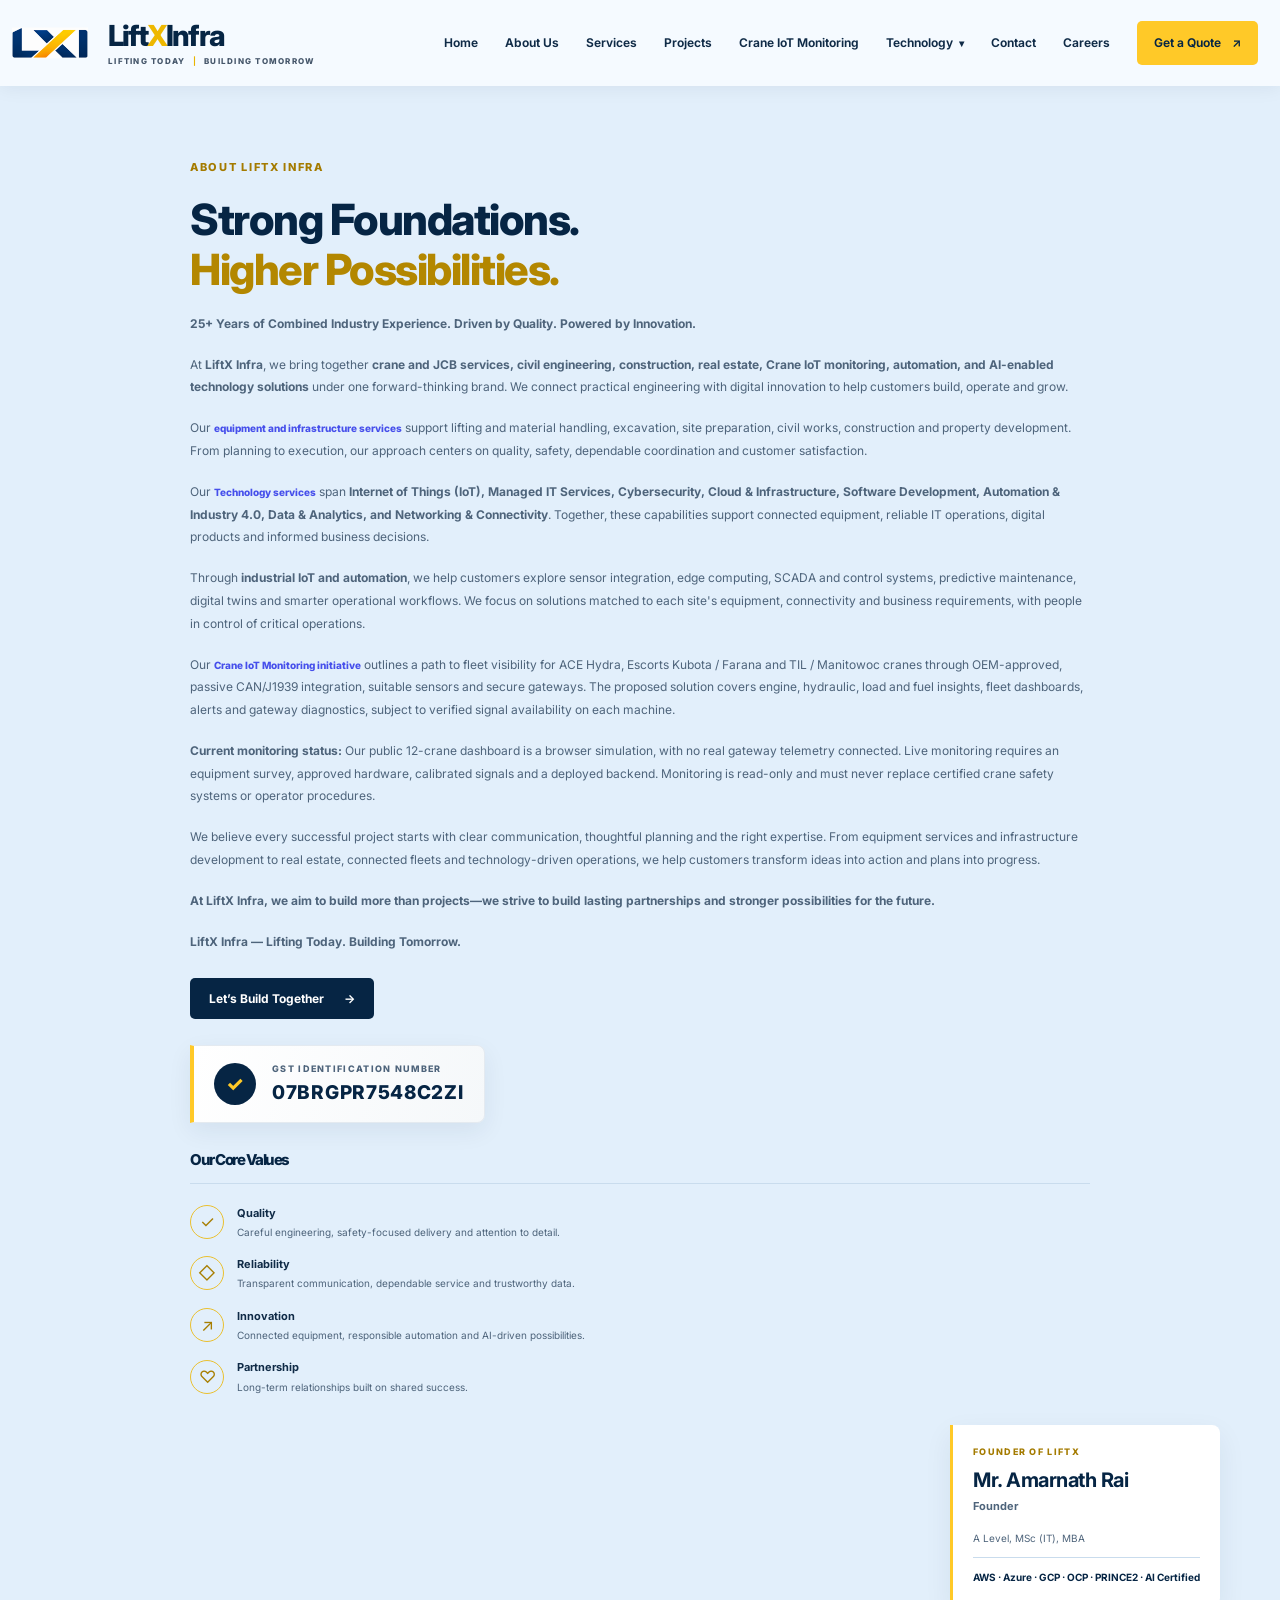
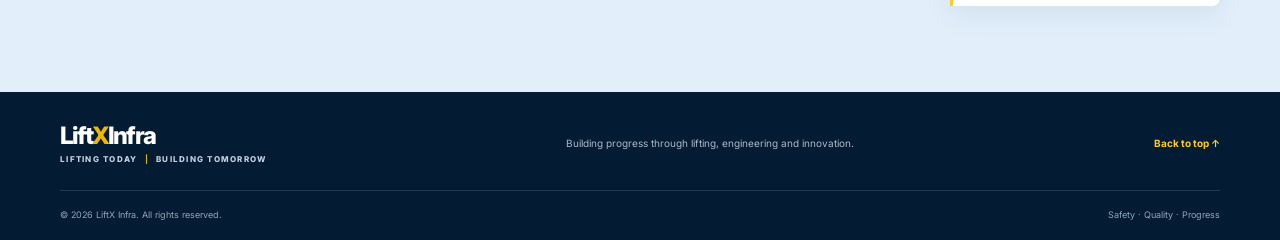
==== commit e8cc7189: "Colors cobination" ====
--- a/about.html
+++ b/about.html
@@ -3,7 +3,7 @@
 <head>
   <meta charset="UTF-8">
   <meta name="viewport" content="width=device-width, initial-scale=1.0">
-  <meta name="description" content="Learn about LiftX Infra, our experience, approach and core values.">
+  <meta name="description" content="Discover LiftX Infra: crane and JCB services, civil construction, real estate, Crane IoT monitoring, automation and eight connected technology service areas.">
   <title>About Us | LiftX Infra</title>
   <link rel="preconnect" href="https://fonts.googleapis.com">
   <link rel="preconnect" href="https://fonts.gstatic.com" crossorigin>
@@ -155,6 +155,7 @@
     }
   </style>
   <link rel="stylesheet" href="theme.css">
+  <link rel="stylesheet" href="brand-colors.css">
 </head>
 <body class="about-page">
   <header class="site-header">
@@ -169,7 +170,7 @@
       <div class="technology-nav-item">
         <button class="technology-menu-toggle" type="button" aria-expanded="false" aria-controls="technologyDropdown">Technology <span class="technology-menu-chevron" aria-hidden="true">▾</span></button>
         <div class="technology-dropdown" id="technologyDropdown" hidden>
-          <div class="technology-menu-intro"><span>Technology</span><strong>Smarter Infrastructure <em>with Technology</em></strong><p>We bring together modern IT, IoT and data insights to support safer, smarter and more efficient infrastructure.</p></div>
+          <div class="technology-menu-intro"><button class="technology-menu-back" type="button" aria-label="Back to page, close Technology menu">&larr; Back</button><span>Technology</span><strong>Smarter Infrastructure <em>with Technology</em></strong><p>We bring together modern IT, IoT and data insights to support safer, smarter and more efficient infrastructure.</p></div>
           <section class="technology-menu-group"><h2><span class="technology-menu-icon" aria-hidden="true"></span>Internet of Things (IoT)</h2><ul><li>Industrial IoT (IIoT)</li><li>IoT Device Integration</li><li>Sensor &amp; Data Analytics</li><li>Real-time Monitoring</li><li>Edge Computing</li><li>IoT Platforms &amp; Dashboards</li></ul></section>
           <section class="technology-menu-group"><h2><span class="technology-menu-icon" aria-hidden="true"></span>Managed IT Services</h2><ul><li>IT Support &amp; Helpdesk</li><li>Network Management</li><li>Disaster Recovery</li><li>Managed Cloud</li><li>Endpoint Management</li><li>IT Infrastructure</li></ul></section>
           <section class="technology-menu-group"><h2><span class="technology-menu-icon" aria-hidden="true"></span>Cybersecurity</h2><ul><li>MSSP (Managed Security)</li><li>Penetration Testing</li><li>Vulnerability Assessment</li><li>Firewall &amp; Network Security</li><li>Security Monitoring (SOC)</li><li>Compliance &amp; Risk Management</li></ul></section>
@@ -194,9 +195,13 @@
           <p class="eyebrow dark">ABOUT LIFTX INFRA</p>
           <h1 class="about-title">Strong Foundations.<br><span>Higher Possibilities.</span></h1>
           <p><strong>25+ Years of Combined Industry Experience. Driven by Quality. Powered by Innovation.</strong></p>
-          <p>At <strong>LiftX Infra</strong>, we bring together expertise in <strong>crane and JCB services, civil engineering, construction, real estate, and emerging AI and technology solutions</strong> under one forward-thinking brand.</p>
-          <p>Our team combines industry experience with a commitment to quality, safety, reliability, and customer satisfaction. We believe every successful project starts with clear communication, thoughtful planning, and the right solutions.</p>
-          <p>From equipment services and infrastructure development to real estate and technology-driven solutions, we help our customers transform ideas into action and plans into progress.</p>
+          <p>At <strong>LiftX Infra</strong>, we bring together <strong>crane and JCB services, civil engineering, construction, real estate, Crane IoT monitoring, automation, and AI-enabled technology solutions</strong> under one forward-thinking brand. We connect practical engineering with digital innovation to help customers build, operate and grow.</p>
+          <p>Our <a class="text-link" href="services.html">equipment and infrastructure services</a> support lifting and material handling, excavation, site preparation, civil works, construction and property development. From planning to execution, our approach centers on quality, safety, dependable coordination and customer satisfaction.</p>
+          <p>Our <a class="text-link" href="technology.html">Technology services</a> span <strong>Internet of Things (IoT), Managed IT Services, Cybersecurity, Cloud &amp; Infrastructure, Software Development, Automation &amp; Industry 4.0, Data &amp; Analytics, and Networking &amp; Connectivity</strong>. Together, these capabilities support connected equipment, reliable IT operations, digital products and informed business decisions.</p>
+          <p>Through <strong>industrial IoT and automation</strong>, we help customers explore sensor integration, edge computing, SCADA and control systems, predictive maintenance, digital twins and smarter operational workflows. We focus on solutions matched to each site's equipment, connectivity and business requirements, with people in control of critical operations.</p>
+          <p>Our <a class="text-link" href="crane-monitoring.html">Crane IoT Monitoring initiative</a> outlines a path to fleet visibility for ACE Hydra, Escorts Kubota / Farana and TIL / Manitowoc cranes through OEM-approved, passive CAN/J1939 integration, suitable sensors and secure gateways. The proposed solution covers engine, hydraulic, load and fuel insights, fleet dashboards, alerts and gateway diagnostics, subject to verified signal availability on each machine.</p>
+          <p><strong>Current monitoring status:</strong> Our public 12-crane dashboard is a browser simulation, with no real gateway telemetry connected. Live monitoring requires an equipment survey, approved hardware, calibrated signals and a deployed backend. Monitoring is read-only and must never replace certified crane safety systems or operator procedures.</p>
+          <p>We believe every successful project starts with clear communication, thoughtful planning and the right expertise. From equipment services and infrastructure development to real estate, connected fleets and technology-driven operations, we help customers transform ideas into action and plans into progress.</p>
           <p><strong>At LiftX Infra, we aim to build more than projects—we strive to build lasting partnerships and stronger possibilities for the future.</strong></p>
           <p><strong>LiftX Infra — Lifting Today. Building Tomorrow.</strong></p>
           <a class="button button-navy" href="contact.html">Let’s Build Together <span>→</span></a>
@@ -211,9 +216,9 @@
             <div>
               <h2 class="about-values-heading">Our Core Values</h2>
               <div class="values">
-                <div><span class="value-icon">✓</span><div><b>Quality</b><small>Professional solutions with attention to detail.</small></div></div>
-                <div><span class="value-icon">◇</span><div><b>Reliability</b><small>Transparent communication and dependable service.</small></div></div>
-                <div><span class="value-icon">↗</span><div><b>Innovation</b><small>Modern technology and AI-driven possibilities.</small></div></div>
+                <div><span class="value-icon">✓</span><div><b>Quality</b><small>Careful engineering, safety-focused delivery and attention to detail.</small></div></div>
+                <div><span class="value-icon">◇</span><div><b>Reliability</b><small>Transparent communication, dependable service and trustworthy data.</small></div></div>
+                <div><span class="value-icon">↗</span><div><b>Innovation</b><small>Connected equipment, responsible automation and AI-driven possibilities.</small></div></div>
                 <div><span class="value-icon">♡</span><div><b>Partnership</b><small>Long-term relationships built on shared success.</small></div></div>
               </div>
             </div>
--- a/technology-menu.css
+++ b/technology-menu.css
@@ -82,6 +82,27 @@
   background: url("assets/technology-network.svg") center bottom / contain no-repeat;
 }
 
+.technology-menu-intro .technology-menu-back {
+  align-self: flex-start;
+  margin-bottom: 20px;
+  padding: 9px 14px;
+  border: 1px solid #8bb6df;
+  border-radius: 6px;
+  background: #fff;
+  color: #062544;
+  font: 700 12px Inter, Arial, sans-serif;
+  cursor: pointer;
+}
+
+.technology-menu-intro .technology-menu-back:hover {
+  background: #e6f1ff;
+}
+
+.technology-menu-intro .technology-menu-back:focus-visible {
+  outline: 3px solid #ffc928;
+  outline-offset: 4px;
+}
+
 .technology-menu-intro span {
   display: block;
   margin-bottom: 14px;
--- a/brand-colors.css
+++ b/brand-colors.css
@@ -0,0 +1,153 @@
+:root {
+  --infrastructure-gold: #ffc928;
+  --technology-blue: #175ea8;
+  --technology-cyan: #4ddcf5;
+  --technology-ink: #08758b;
+  --content-link: #464feb;
+}
+
+main p a:not(.button),
+main .text-link {
+  color: var(--content-link);
+  text-decoration: none;
+}
+
+main a:focus-visible {
+  outline: 2px solid var(--technology-blue);
+  outline-offset: 4px;
+}
+
+tr th,
+tr td {
+  border: 1px solid #e6e6e6;
+}
+
+tr th {
+  background-color: #f5f5f5;
+}
+
+.nav-cta {
+  background: var(--infrastructure-gold);
+  color: var(--navy);
+}
+
+.technology-menu-intro strong em {
+  color: var(--technology-cyan);
+}
+
+.technology-menu-intro p::after {
+  background: var(--technology-cyan);
+}
+
+.technology-menu-group .technology-menu-icon {
+  border-color: #bde8f1;
+  background: #e9f9fd;
+  color: var(--technology-blue);
+}
+
+.technology-menu-group:nth-of-type(even) .technology-menu-icon {
+  color: var(--technology-ink);
+}
+
+.technology-menu-intro .technology-menu-back:focus-visible {
+  outline-color: var(--technology-cyan);
+}
+
+.digital-services .eyebrow.dark,
+.digital-services .service-number,
+.digital-services .text-link span,
+.technology-careers .career-category,
+.technology-careers .career-card h3 span,
+.technology-careers .text-link span,
+.service-card:has(.ai-art) .service-number,
+.service-card:has(.ai-art) .text-link span {
+  color: var(--technology-ink);
+}
+
+.services-page .digital-service-card {
+  border-top: 3px solid var(--technology-blue);
+}
+
+.service-card:has(.ai-art) {
+  border-top: 3px solid var(--technology-blue);
+}
+
+.services-page .crane-iot-service,
+.technology-careers .career-card {
+  border-top: 3px solid var(--technology-cyan);
+}
+
+.technology-section .button-yellow,
+.technology-page main .button-yellow,
+.services-page .crane-iot-service .button,
+.careers-hero .button[href="#technology-careers"] {
+  background: var(--technology-blue);
+  color: #fff;
+}
+
+.technology-section .button-yellow:hover,
+.technology-page main .button-yellow:hover,
+.services-page .crane-iot-service .button:hover,
+.careers-hero .button[href="#technology-careers"]:hover {
+  background: #104a87;
+}
+
+.technology-section .eyebrow,
+.tech-orbit span {
+  color: var(--technology-ink);
+}
+
+.tech-orbit,
+.tech-orbit i,
+.tech-orbit b,
+.tech-orbit em {
+  border-color: #24a5c2;
+}
+
+.technology-page main,
+.monitoring-page main {
+  --yellow: var(--technology-cyan);
+}
+
+.technology-page .technology-service-number {
+  border-color: #297893;
+}
+
+.technology-page main p a:not(.button),
+.technology-page .tech-orbit span,
+.technology-page .technology-section .eyebrow {
+  color: var(--technology-cyan);
+}
+
+.monitoring-page main {
+  --mint: var(--technology-cyan);
+}
+
+.monitoring-page #start-demo {
+  background: #17527d;
+}
+
+.monitoring-page .badge-mint {
+  background: #163e55;
+}
+
+.monitoring-page .demo-notice {
+  border-left-color: var(--infrastructure-gold);
+}
+
+.monitoring-page .trend-load {
+  stroke: #a1baff;
+}
+
+.monitoring-page .trend-key span:last-child {
+  color: #a1baff;
+}
+
+.monitoring-page .iot-table th,
+.monitoring-page .iot-table td {
+  border-color: var(--edge);
+}
+
+.monitoring-page .iot-table th {
+  background: #1b2d43;
+}
